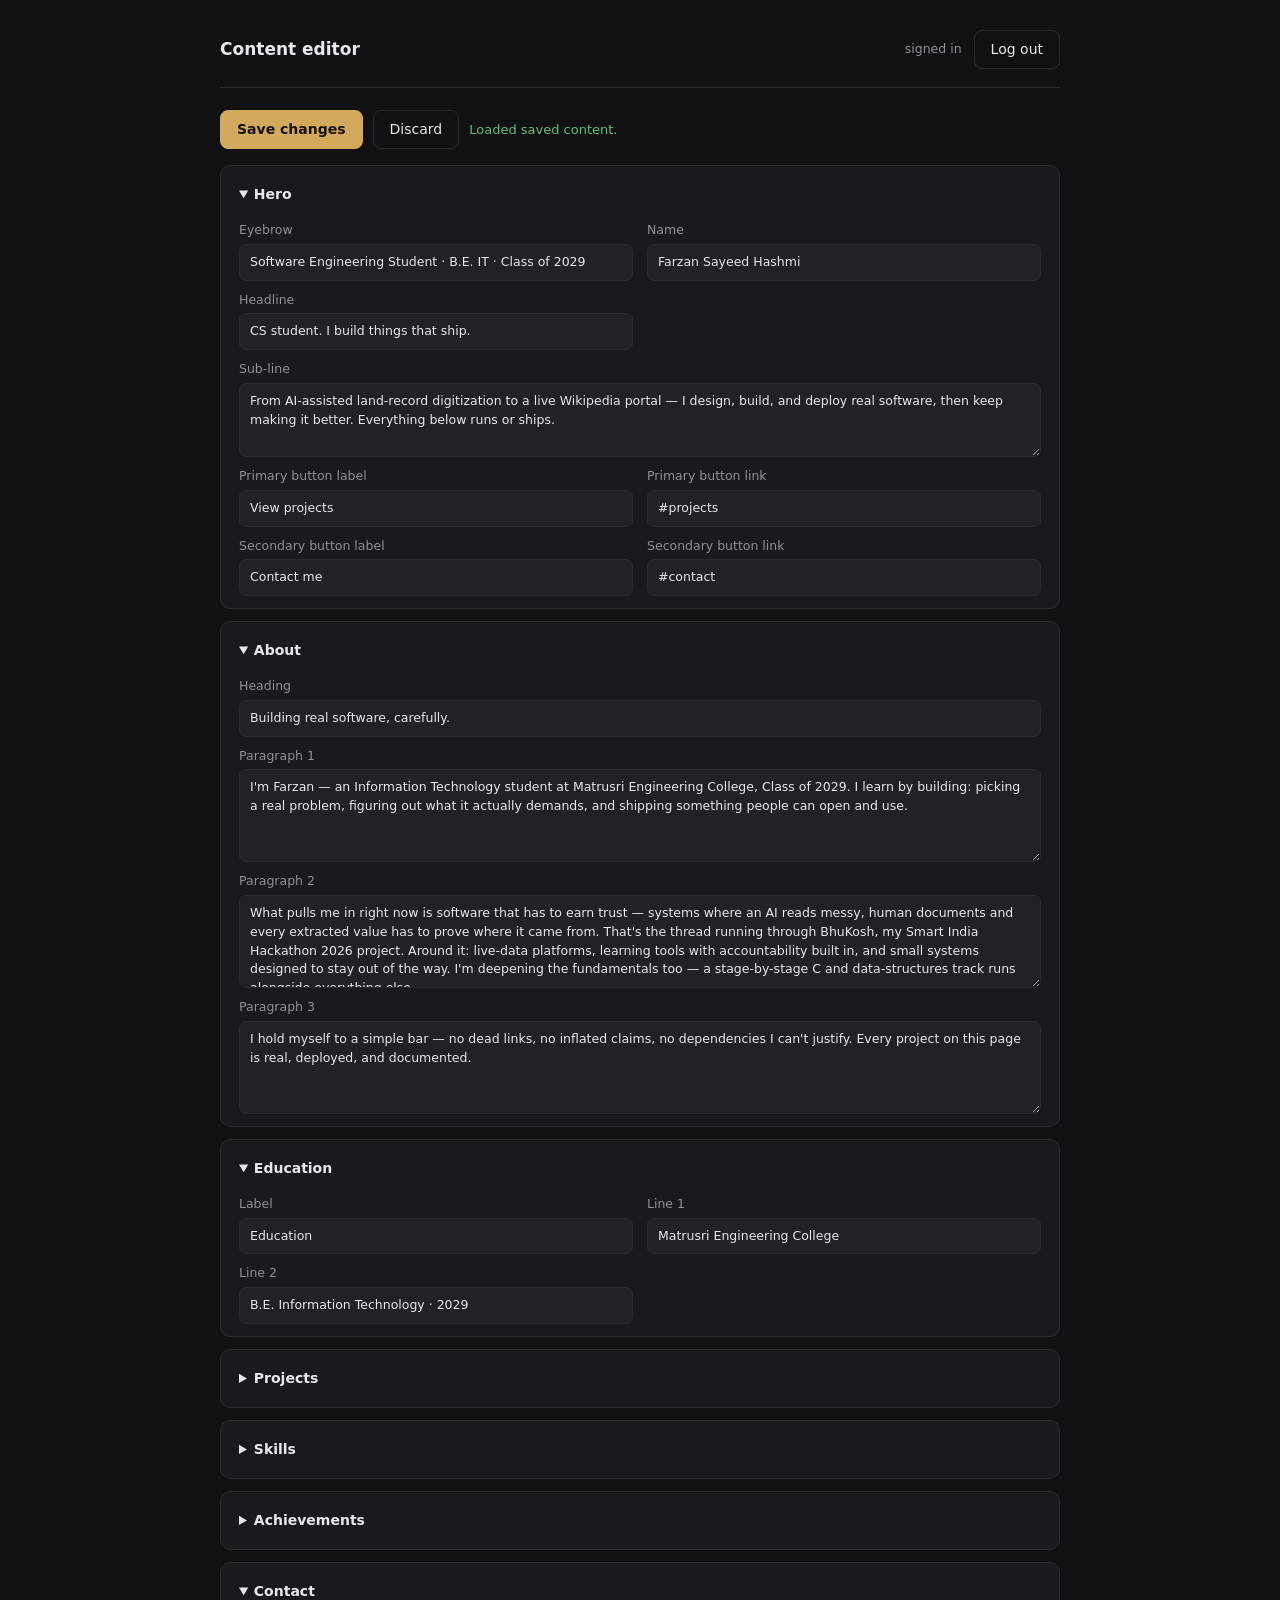
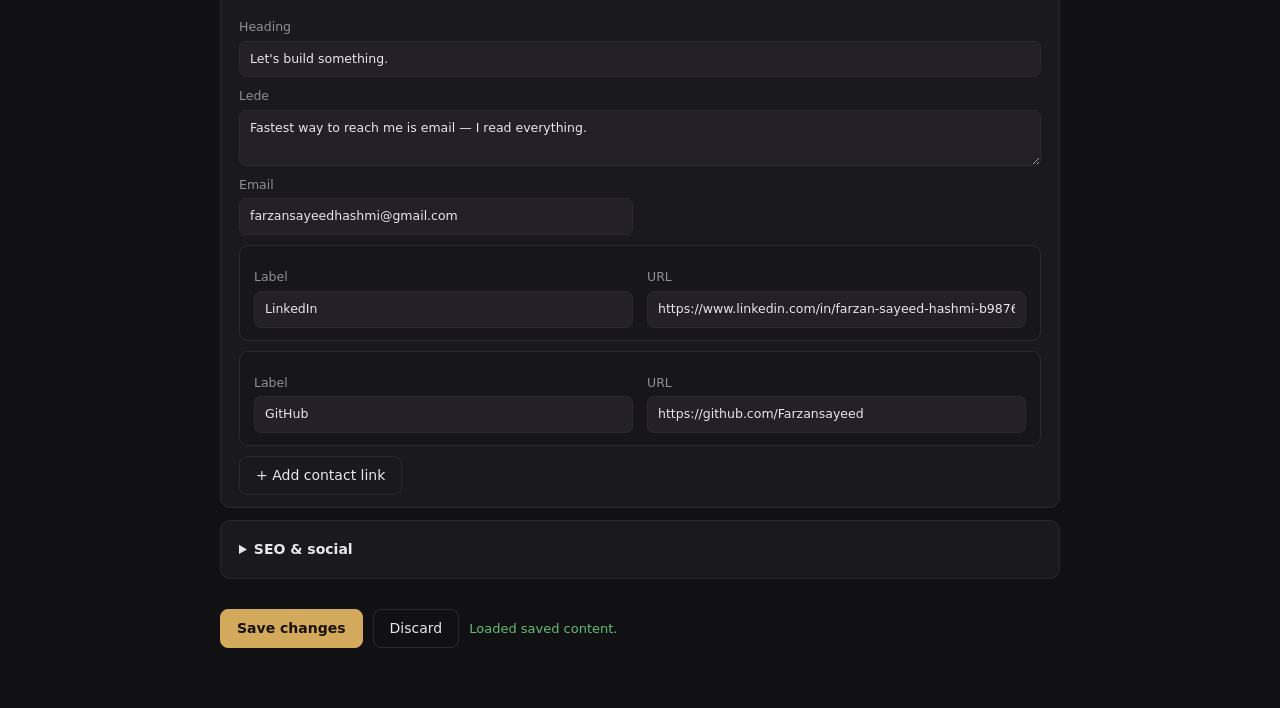
==== portfolio/admin/index.html @ 5b560222 "Initial portfolio release" ====
<!doctype html>
<html lang="en">
<head>
  <meta charset="utf-8">
  <meta name="viewport" content="width=device-width, initial-scale=1">
  <title>Content editor</title>
  <meta name="robots" content="noindex, nofollow">
  <link rel="icon" type="image/svg+xml" href="../favicon.svg">
  <link rel="stylesheet" href="admin.css">
</head>
<body>
  <main class="wrap">
    <header class="bar">
      <h1>Content editor</h1>
      <div class="bar-actions">
        <span id="who" class="who" hidden>signed in</span>
        <button id="logout" type="button" class="btn ghost" hidden>Log out</button>
      </div>
    </header>

    <!-- ============ LOGIN ============ -->
    <section id="login-view" class="panel narrow">
      <form id="login-form" autocomplete="off">
        <label for="password">Password</label>
        <input id="password" name="password" type="password" autocomplete="current-password" required>
        <button type="submit" class="btn solid wide">Sign in</button>
        <p id="login-msg" class="msg" role="alert"></p>
      </form>
    </section>

    <!-- ============ EDITOR ============ -->
    <section id="editor-view" hidden>
      <div class="toolbar">
        <button id="save" type="button" class="btn solid">Save changes</button>
        <button id="discard" type="button" class="btn ghost">Discard</button>
        <span id="status" class="status" role="status"></span>
      </div>

      <details open>
        <summary>Hero</summary>
        <div class="grid">
          <label>Eyebrow <input data-path="hero.eyebrow" type="text" maxlength="120"></label>
          <label>Name <input data-path="hero.name" type="text" maxlength="80"></label>
          <label>Headline <input data-path="hero.headline" type="text" maxlength="120"></label>
          <label class="full">Sub-line <textarea data-path="hero.sub" rows="3" maxlength="1200"></textarea></label>
          <label>Primary button label <input data-path="hero.ctaPrimary.label" type="text" maxlength="40"></label>
          <label>Primary button link <input data-path="hero.ctaPrimary.href" type="text" maxlength="300"></label>
          <label>Secondary button label <input data-path="hero.ctaSecondary.label" type="text" maxlength="40"></label>
          <label>Secondary button link <input data-path="hero.ctaSecondary.href" type="text" maxlength="300"></label>
        </div>
      </details>

      <details open>
        <summary>About</summary>
        <div class="grid">
          <label class="full">Heading <input data-path="about.heading" type="text" maxlength="160"></label>
          <label class="full">Paragraph 1 <textarea data-path="about.p0" rows="4" maxlength="1200"></textarea></label>
          <label class="full">Paragraph 2 <textarea data-path="about.p1" rows="4" maxlength="1200"></textarea></label>
          <label class="full">Paragraph 3 <textarea data-path="about.p2" rows="4" maxlength="1200"></textarea></label>
        </div>
      </details>

      <details open>
        <summary>Education</summary>
        <div class="grid">
          <label>Label <input data-path="education.label" type="text" maxlength="60"></label>
          <label>Line 1 <input data-path="education.l0" type="text" maxlength="120"></label>
          <label>Line 2 <input data-path="education.l1" type="text" maxlength="120"></label>
        </div>
      </details>

      <details>
        <summary>Projects</summary>
        <div id="project-list"></div>
      </details>

      <details>
        <summary>Skills</summary>
        <div class="grid">
          <label class="full">Heading <input data-path="skills.heading" type="text" maxlength="160"></label>
          <label class="full">Note <input data-path="skills.note" type="text" maxlength="240"></label>
        </div>
        <div id="skillgroup-list"></div>
      </details>

      <details>
        <summary>Achievements</summary>
        <div id="achievement-list"></div>
      </details>

      <details open>
        <summary>Contact</summary>
        <div class="grid">
          <label class="full">Heading <input data-path="contact.heading" type="text" maxlength="160"></label>
          <label class="full">Lede <textarea data-path="contact.lede" rows="2" maxlength="600"></textarea></label>
          <label>Email <input data-path="contact.email" type="email" maxlength="120"></label>
        </div>
        <div id="contactlink-list"></div>
      </details>

      <details>
        <summary>SEO &amp; social</summary>
        <div class="grid">
          <label class="full">Page title <input data-path="seo.title" type="text" maxlength="120"></label>
          <label class="full">Meta description <textarea data-path="seo.description" rows="2" maxlength="300"></textarea></label>
          <label class="full">Social title <input data-path="seo.socialTitle" type="text" maxlength="120"></label>
          <label class="full">Social description <textarea data-path="seo.socialDescription" rows="2" maxlength="300"></textarea></label>
        </div>
        <p class="hint">Social title/description update the Open Graph and Twitter meta in visitors’ browsers immediately after save. Note: search-engine crawlers and social scrapers read the HTML that ships with the site, so their visible metadata changes only on the next deploy. Canonical/og:url domain is set in the page source, not here.</p>
      </details>

      <div class="toolbar bottom">
        <button id="save2" type="button" class="btn solid">Save changes</button>
        <button id="discard2" type="button" class="btn ghost">Discard</button>
        <span id="status2" class="status" role="status"></span>
      </div>
    </section>
  </main>

  <!-- templates for repeatable lists -->
  <template id="tpl-project">
    <div class="card" data-kind="project">
      <div class="card-head">
        <strong class="card-title"></strong>
        <label class="inline"><input type="checkbox" data-k="visible"> visible</label>
        <label class="inline"><input type="checkbox" data-k="flagship"> flagship</label>
      </div>
      <div class="grid">
        <label>Name <input data-k="name" type="text" maxlength="80"></label>
        <label>Badge <input data-k="badge" type="text" maxlength="60" placeholder="e.g. Private — empty for none"></label>
        <label>Index <input data-k="index" type="text" maxlength="4"></label>
        <label>Visual <select data-k="visual">
          <option value="evidence">evidence</option>
          <option value="wiki">wiki</option>
          <option value="streaks">streaks</option>
          <option value="recall">recall</option>
        </select></label>
        <label class="full">What it is <textarea data-k="whatItIs" rows="2" maxlength="1200"></textarea></label>
        <label class="full">Why it exists <textarea data-k="whyItExists" rows="2" maxlength="1200"></textarea></label>
        <label class="full">How it works <textarea data-k="howItWorks" rows="3" maxlength="1200"></textarea></label>
        <label class="full">Technologies (comma-separated) <input data-k="tech" type="text"></label>
        <label class="full">Links (one per line, format: Label | https://url) <textarea data-k="links" rows="2"></textarea></label>
        <label class="full">Demo note (optional) <input data-k="demoNote" type="text" maxlength="600"></label>
        <label class="full">Visual caption <input data-k="visualCaption" type="text" maxlength="120"></label>
      </div>
    </div>
  </template>

  <template id="tpl-skillgroup">
    <div class="card" data-kind="skillgroup">
      <div class="grid">
        <label>Group label <input data-k="label" type="text" maxlength="60"></label>
        <label class="full">Skills (comma-separated) <input data-k="items" type="text"></label>
      </div>
    </div>
  </template>

  <template id="tpl-achievement">
    <div class="card" data-kind="achievement">
      <div class="card-head">
        <strong class="card-title"></strong>
        <label class="inline"><input type="checkbox" data-k="visible"> visible</label>
      </div>
      <div class="grid">
        <label>Year <input data-k="year" type="text" maxlength="10"></label>
        <label>Title <input data-k="title" type="text" maxlength="120"></label>
        <label class="full">Description <textarea data-k="description" rows="2" maxlength="1200"></textarea></label>
        <label>Link label <input data-k="linkLabel" type="text" maxlength="40"></label>
        <label>Link URL <input data-k="linkUrl" type="text" maxlength="300"></label>
      </div>
    </div>
  </template>

  <template id="tpl-contactlink">
    <div class="card" data-kind="contactlink">
      <div class="grid">
        <label>Label <input data-k="label" type="text" maxlength="40"></label>
        <label>URL <input data-k="url" type="text" maxlength="300"></label>
      </div>
    </div>
  </template>

  <script src="admin.js"></script>
</body>
</html>
---- portfolio/admin/admin.css ----
/* Editor styles — utilitarian on purpose. Same dark palette, zero flourish. */
:root {
  --bg: #111013;
  --panel: #1a191d;
  --line: #2c2a30;
  --text: #e9e7ee;
  --mut: #918f99;
  --accent: #d3a95c;
  --ok: #5fbf77;
  --err: #e06a6a;
}

* { box-sizing: border-box; }

body {
  margin: 0;
  background: var(--bg);
  color: var(--text);
  font: 14px/1.5 system-ui, -apple-system, "Segoe UI", sans-serif;
}

.wrap { max-width: 880px; margin: 0 auto; padding: 20px; }

.bar {
  display: flex;
  justify-content: space-between;
  align-items: center;
  padding: 10px 0 18px;
  border-bottom: 1px solid var(--line);
  margin-bottom: 18px;
}

.bar h1 { font-size: 17px; font-weight: 600; margin: 0; }
.bar-actions { display: flex; align-items: center; gap: 12px; }
.who { color: var(--mut); font-size: 12.5px; }

.panel {
  background: var(--panel);
  border: 1px solid var(--line);
  border-radius: 10px;
  padding: 18px;
}
.panel.narrow { max-width: 380px; margin: 60px auto; }

details {
  background: var(--panel);
  border: 1px solid var(--line);
  border-radius: 10px;
  padding: 12px 18px;
  margin-bottom: 12px;
}

summary {
  cursor: pointer;
  font-weight: 600;
  padding: 6px 0;
  user-select: none;
}

.grid {
  display: grid;
  grid-template-columns: 1fr 1fr;
  gap: 10px 14px;
  margin-top: 10px;
}

.grid label,
.card .grid label {
  display: flex;
  flex-direction: column;
  gap: 4px;
  font-size: 12.5px;
  color: var(--mut);
}
.grid .full { grid-column: 1 / -1; }

input[type="text"], input[type="password"], input[type="email"], textarea, select {
  background: #232127;
  border: 1px solid var(--line);
  border-radius: 7px;
  color: var(--text);
  padding: 8px 10px;
  font: inherit;
  width: 100%;
}

input:focus-visible, textarea:focus-visible, select:focus-visible, button:focus-visible {
  outline: 2px solid var(--accent);
  outline-offset: 1px;
}

textarea { resize: vertical; }

.btn {
  border: 1px solid var(--line);
  border-radius: 8px;
  background: #232127;
  color: var(--text);
  padding: 8px 16px;
  font: inherit;
  cursor: pointer;
}
.btn.solid { background: var(--accent); border-color: var(--accent); color: #171205; font-weight: 600; }
.btn.ghost { background: transparent; }
.btn.wide { width: 100%; margin-top: 12px; }
.btn:hover { filter: brightness(1.1); }

.toolbar {
  display: flex;
  align-items: center;
  gap: 10px;
  padding: 4px 0 16px;
}
.toolbar.bottom { padding: 18px 0 40px; }

.status { font-size: 13px; }
.status.ok { color: var(--ok); }
.status.err { color: var(--err); }
.msg { font-size: 13px; min-height: 18px; color: var(--err); margin: 10px 0 0; }

.card {
  border: 1px solid var(--line);
  border-radius: 9px;
  padding: 12px 14px;
  margin: 10px 0;
  background: #17161a;
}
.card-head {
  display: flex;
  align-items: center;
  gap: 16px;
  margin-bottom: 4px;
}
.card-title { min-width: 120px; }
.inline { display: inline-flex; align-items: center; gap: 5px; font-size: 12.5px; color: var(--mut); }
.inline input { width: auto; }

.hint { color: var(--mut); font-size: 12.5px; margin-top: 10px; }

@media (max-width: 640px) {
  .grid { grid-template-columns: 1fr; }
  .toolbar { flex-wrap: wrap; }
}
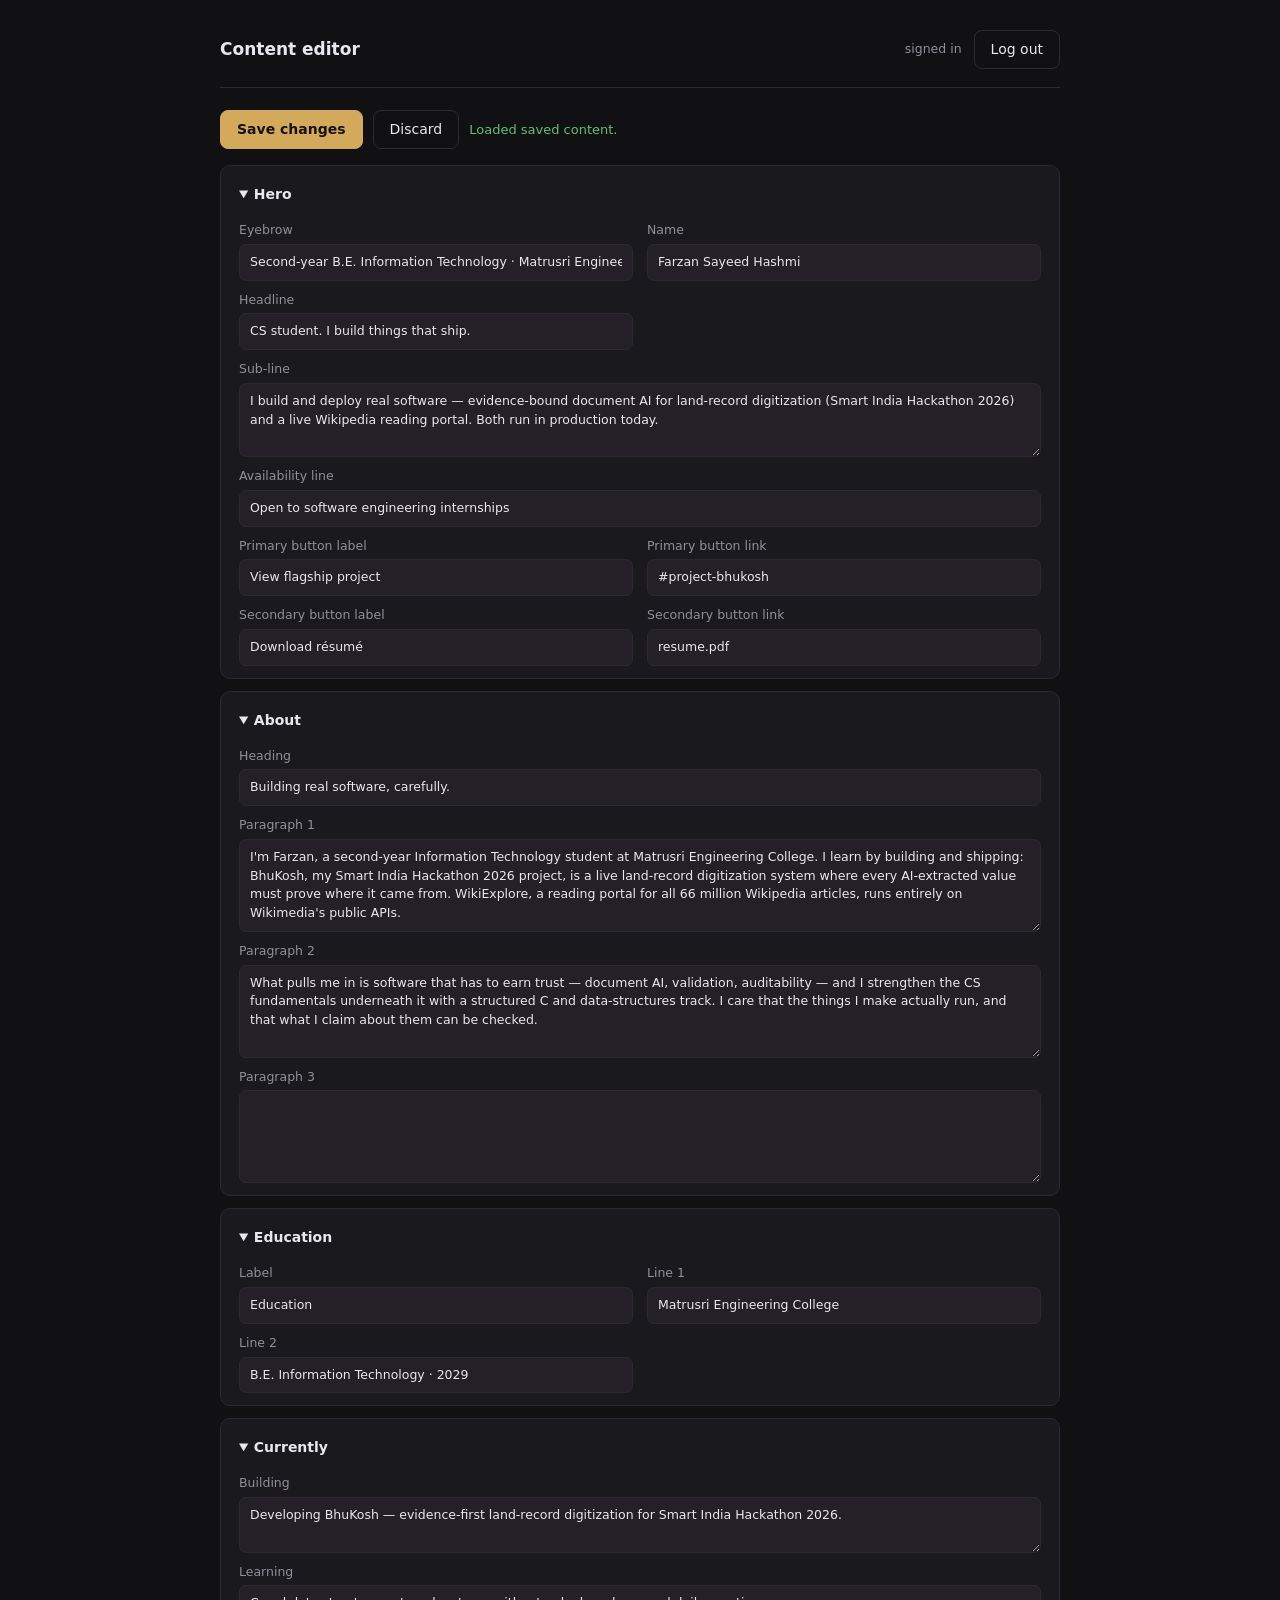
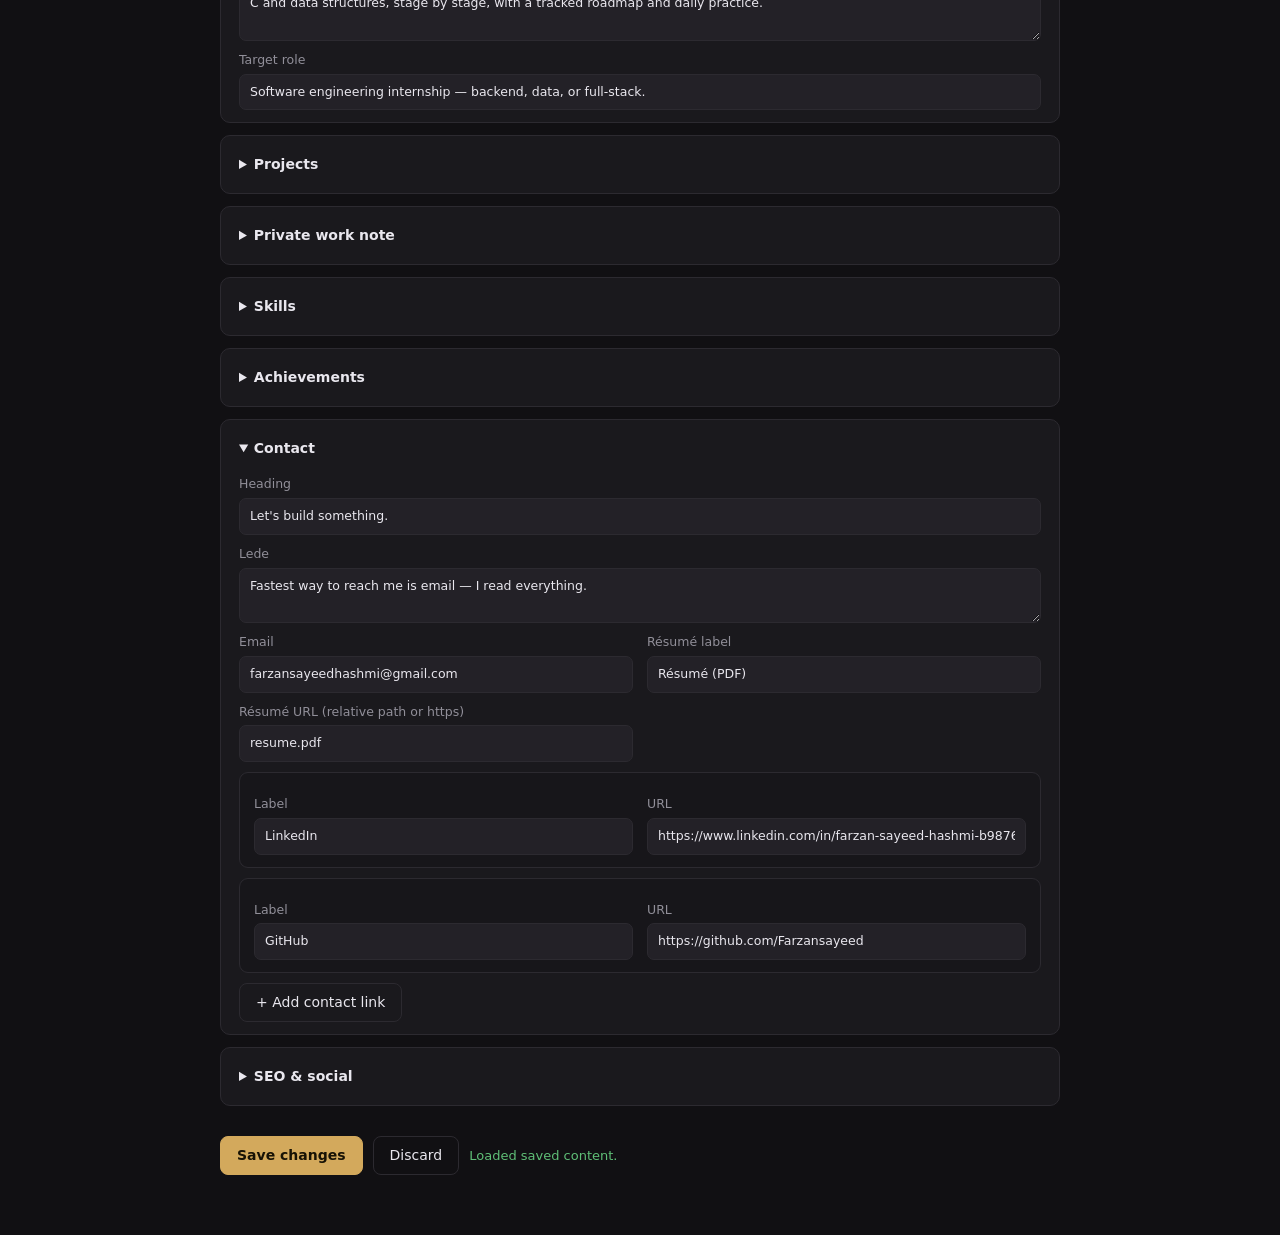
==== commit 5e18f302: "feat: upgrade portfolio to recruiter-focused v2" ====
--- a/portfolio/admin/index.html
+++ b/portfolio/admin/index.html
@@ -43,6 +43,7 @@
           <label>Name <input data-path="hero.name" type="text" maxlength="80"></label>
           <label>Headline <input data-path="hero.headline" type="text" maxlength="120"></label>
           <label class="full">Sub-line <textarea data-path="hero.sub" rows="3" maxlength="1200"></textarea></label>
+          <label class="full">Availability line <input data-path="hero.availability" type="text" maxlength="160" placeholder="e.g. Open to software engineering internships"></label>
           <label>Primary button label <input data-path="hero.ctaPrimary.label" type="text" maxlength="40"></label>
           <label>Primary button link <input data-path="hero.ctaPrimary.href" type="text" maxlength="300"></label>
           <label>Secondary button label <input data-path="hero.ctaSecondary.label" type="text" maxlength="40"></label>
@@ -69,9 +70,26 @@
         </div>
       </details>
 
+      <details open>
+        <summary>Currently</summary>
+        <div class="grid">
+          <label class="full">Building <textarea data-path="currently.building" rows="2" maxlength="300"></textarea></label>
+          <label class="full">Learning <textarea data-path="currently.learning" rows="2" maxlength="300"></textarea></label>
+          <label class="full">Target role <input data-path="currently.targetRole" type="text" maxlength="160"></label>
+        </div>
+      </details>
+
       <details>
         <summary>Projects</summary>
         <div id="project-list"></div>
+      </details>
+
+      <details>
+        <summary>Private work note</summary>
+        <div class="grid">
+          <label>Label <input data-path="privateWork.label" type="text" maxlength="60"></label>
+          <label class="full">Note <textarea data-path="privateWork.note" rows="3" maxlength="1200"></textarea></label>
+        </div>
       </details>
 
       <details>
@@ -94,6 +112,8 @@
           <label class="full">Heading <input data-path="contact.heading" type="text" maxlength="160"></label>
           <label class="full">Lede <textarea data-path="contact.lede" rows="2" maxlength="600"></textarea></label>
           <label>Email <input data-path="contact.email" type="email" maxlength="120"></label>
+          <label>Résumé label <input data-path="contact.resume.label" type="text" maxlength="60"></label>
+          <label>Résumé URL (relative path or https) <input data-path="contact.resume.url" type="text" maxlength="300"></label>
         </div>
         <div id="contactlink-list"></div>
       </details>
@@ -138,6 +158,17 @@
         <label class="full">What it is <textarea data-k="whatItIs" rows="2" maxlength="1200"></textarea></label>
         <label class="full">Why it exists <textarea data-k="whyItExists" rows="2" maxlength="1200"></textarea></label>
         <label class="full">How it works <textarea data-k="howItWorks" rows="3" maxlength="1200"></textarea></label>
+        <label>Role <input data-k="role" type="text" maxlength="80"></label>
+        <label>Team size <input data-k="team" type="text" maxlength="80"></label>
+        <label>Timeline <input data-k="timeline" type="text" maxlength="80"></label>
+        <label class="full">Problem <textarea data-k="problem" rows="3" maxlength="1200"></textarea></label>
+        <label class="full">My contribution <textarea data-k="contribution" rows="3" maxlength="1200"></textarea></label>
+        <label class="full">System design <textarea data-k="design" rows="3" maxlength="1200"></textarea></label>
+        <label class="full">Key trade-off <textarea data-k="tradeoff" rows="2" maxlength="1200"></textarea></label>
+        <label class="full">Outcome <textarea data-k="outcome" rows="2" maxlength="1200"></textarea></label>
+        <label>Screenshot path <input data-k="screenshot.src" type="text" maxlength="200" placeholder="shots/bhukosh.png"></label>
+        <label>Screenshot alt text <input data-k="screenshot.alt" type="text" maxlength="300"></label>
+        <label class="full">Screenshot caption <input data-k="screenshot.caption" type="text" maxlength="200"></label>
         <label class="full">Technologies (comma-separated) <input data-k="tech" type="text"></label>
         <label class="full">Links (one per line, format: Label | https://url) <textarea data-k="links" rows="2"></textarea></label>
         <label class="full">Demo note (optional) <input data-k="demoNote" type="text" maxlength="600"></label>
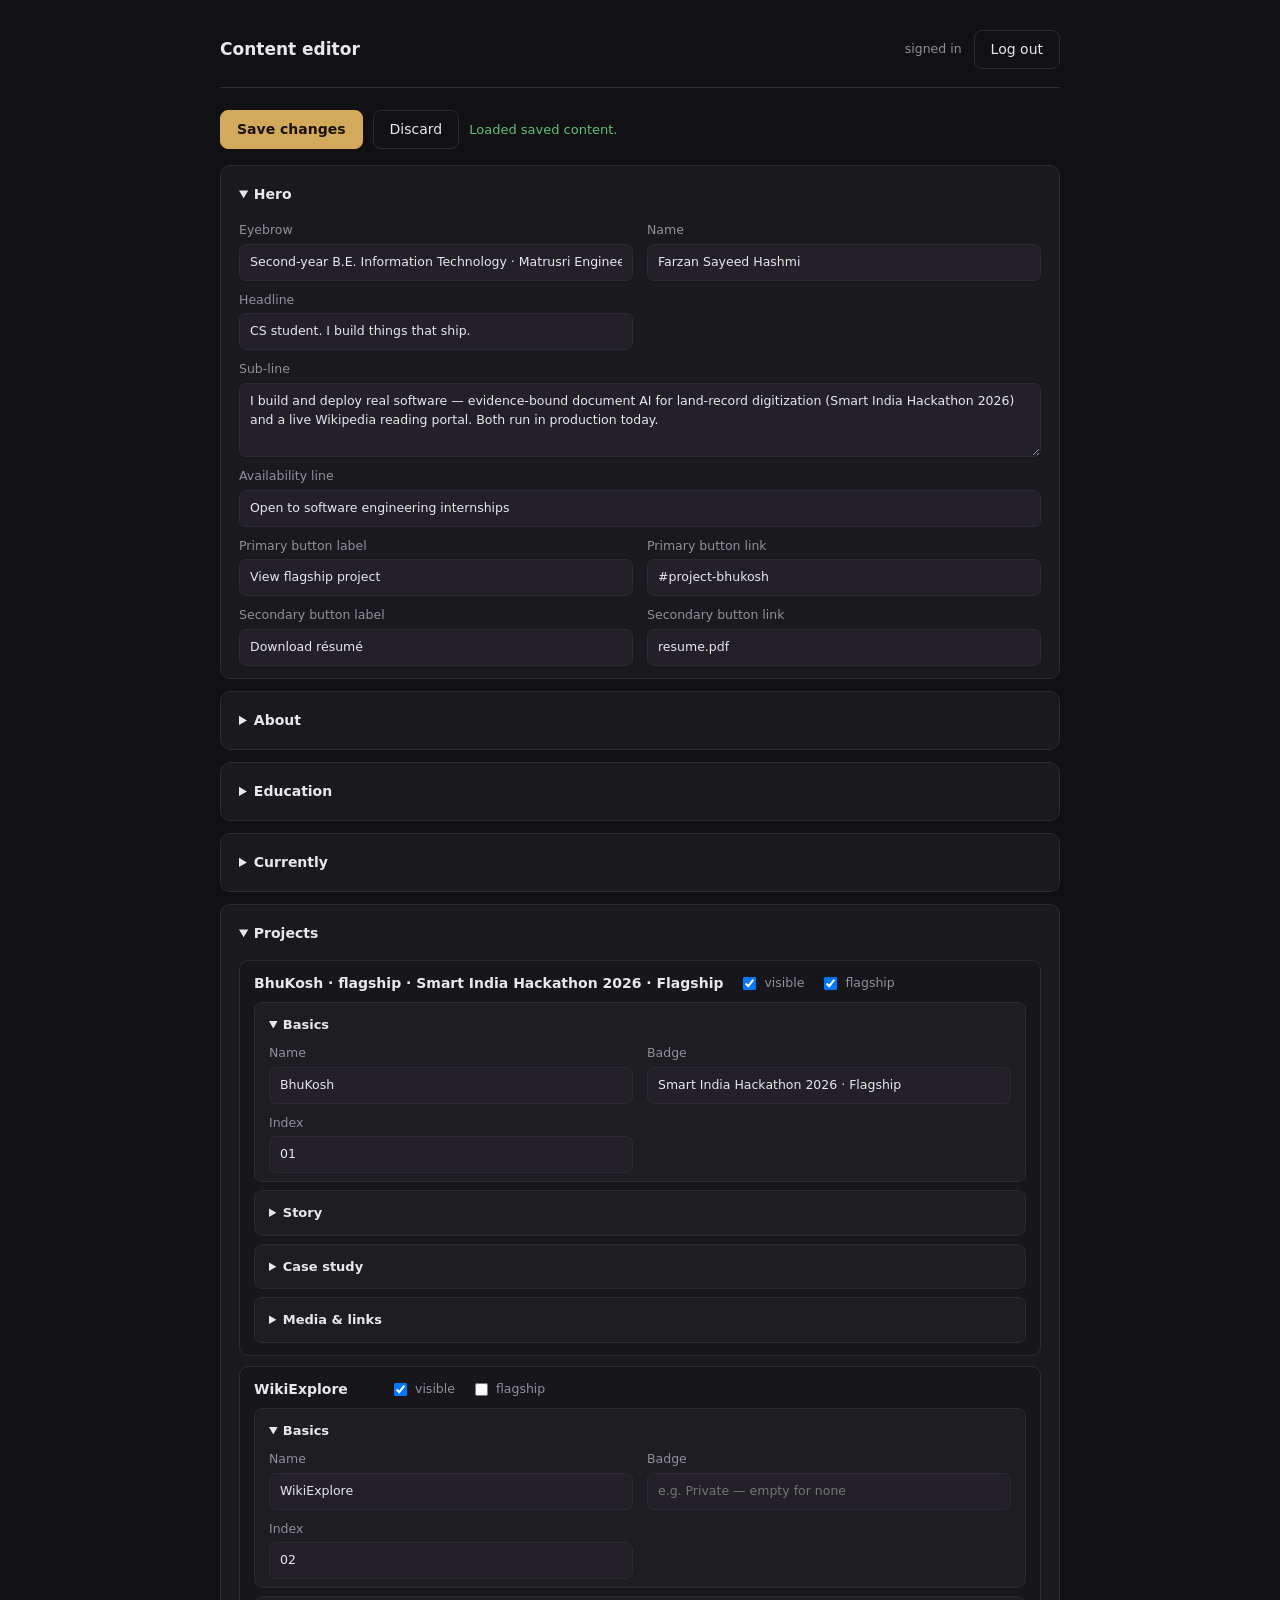
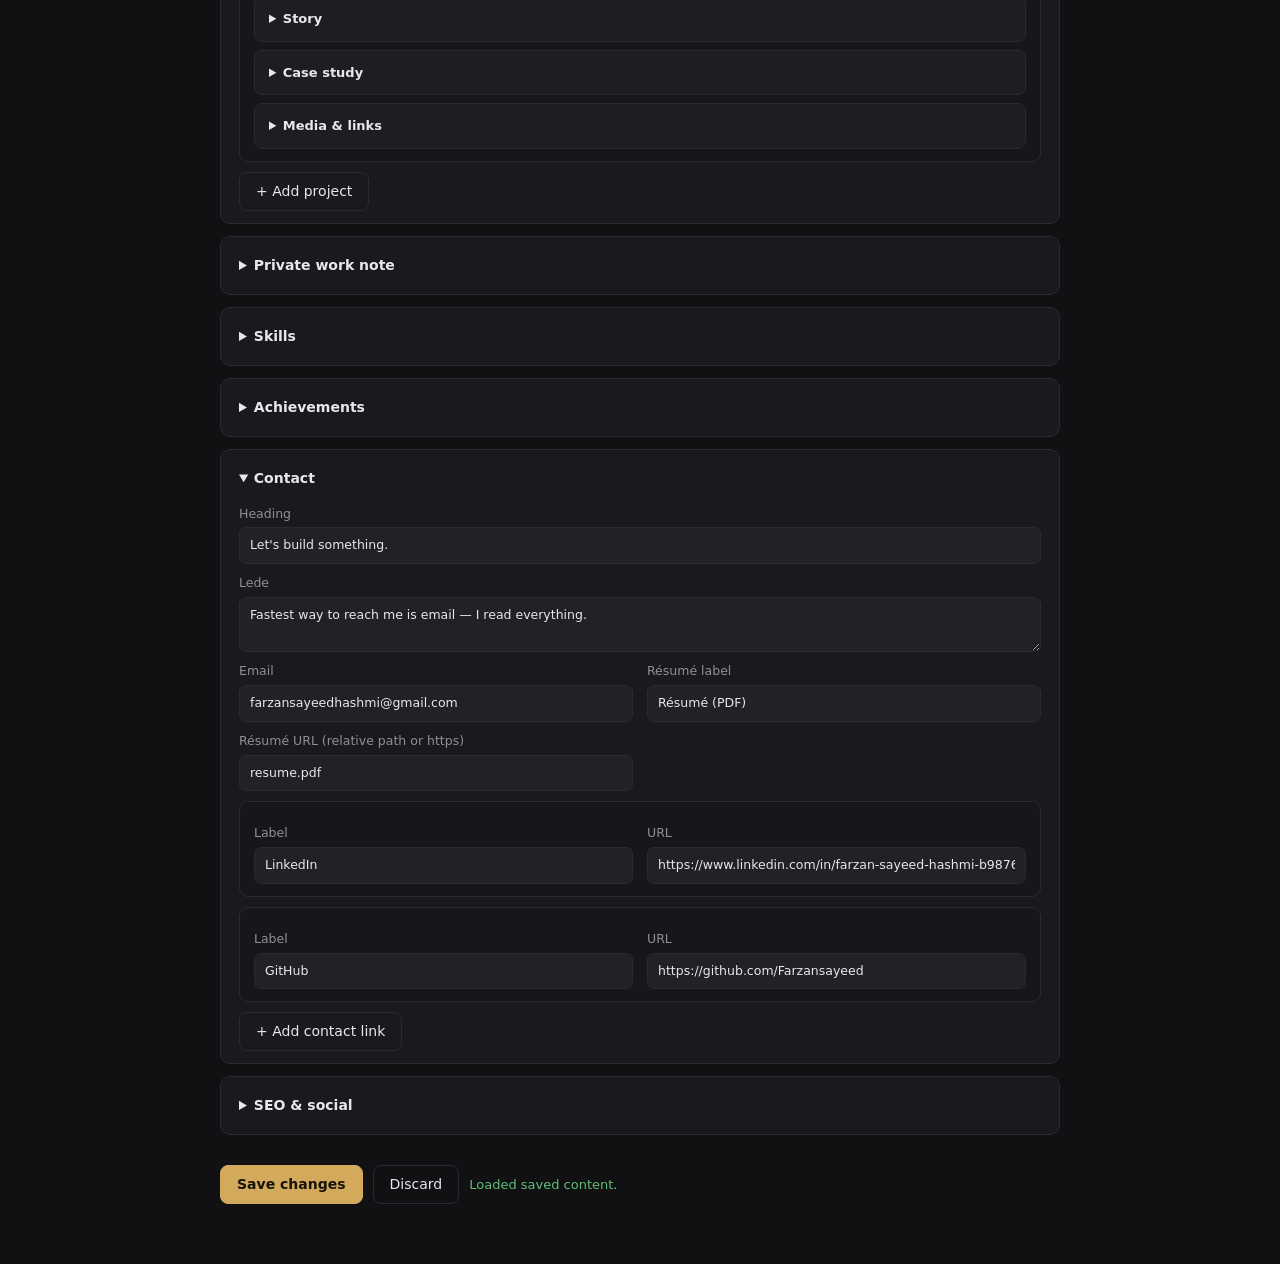
==== commit 30d0f789: "refactor: simplify admin editor with progressive disclosure Project cards now use nested sub-accordi" ====
--- a/portfolio/admin/index.html
+++ b/portfolio/admin/index.html
@@ -51,7 +51,7 @@
         </div>
       </details>
 
-      <details open>
+      <details>
         <summary>About</summary>
         <div class="grid">
           <label class="full">Heading <input data-path="about.heading" type="text" maxlength="160"></label>
@@ -61,7 +61,7 @@
         </div>
       </details>
 
-      <details open>
+      <details>
         <summary>Education</summary>
         <div class="grid">
           <label>Label <input data-path="education.label" type="text" maxlength="60"></label>
@@ -70,7 +70,7 @@
         </div>
       </details>
 
-      <details open>
+      <details>
         <summary>Currently</summary>
         <div class="grid">
           <label class="full">Building <textarea data-path="currently.building" rows="2" maxlength="300"></textarea></label>
@@ -79,7 +79,7 @@
         </div>
       </details>
 
-      <details>
+      <details open>
         <summary>Projects</summary>
         <div id="project-list"></div>
       </details>
@@ -145,35 +145,46 @@
         <label class="inline"><input type="checkbox" data-k="visible"> visible</label>
         <label class="inline"><input type="checkbox" data-k="flagship"> flagship</label>
       </div>
-      <div class="grid">
-        <label>Name <input data-k="name" type="text" maxlength="80"></label>
-        <label>Badge <input data-k="badge" type="text" maxlength="60" placeholder="e.g. Private — empty for none"></label>
-        <label>Index <input data-k="index" type="text" maxlength="4"></label>
-        <label>Visual <select data-k="visual">
-          <option value="evidence">evidence</option>
-          <option value="wiki">wiki</option>
-          <option value="streaks">streaks</option>
-          <option value="recall">recall</option>
-        </select></label>
-        <label class="full">What it is <textarea data-k="whatItIs" rows="2" maxlength="1200"></textarea></label>
-        <label class="full">Why it exists <textarea data-k="whyItExists" rows="2" maxlength="1200"></textarea></label>
-        <label class="full">How it works <textarea data-k="howItWorks" rows="3" maxlength="1200"></textarea></label>
-        <label>Role <input data-k="role" type="text" maxlength="80"></label>
-        <label>Team size <input data-k="team" type="text" maxlength="80"></label>
-        <label>Timeline <input data-k="timeline" type="text" maxlength="80"></label>
-        <label class="full">Problem <textarea data-k="problem" rows="3" maxlength="1200"></textarea></label>
-        <label class="full">My contribution <textarea data-k="contribution" rows="3" maxlength="1200"></textarea></label>
-        <label class="full">System design <textarea data-k="design" rows="3" maxlength="1200"></textarea></label>
-        <label class="full">Key trade-off <textarea data-k="tradeoff" rows="2" maxlength="1200"></textarea></label>
-        <label class="full">Outcome <textarea data-k="outcome" rows="2" maxlength="1200"></textarea></label>
-        <label>Screenshot path <input data-k="screenshot.src" type="text" maxlength="200" placeholder="shots/bhukosh.png"></label>
-        <label>Screenshot alt text <input data-k="screenshot.alt" type="text" maxlength="300"></label>
-        <label class="full">Screenshot caption <input data-k="screenshot.caption" type="text" maxlength="200"></label>
-        <label class="full">Technologies (comma-separated) <input data-k="tech" type="text"></label>
-        <label class="full">Links (one per line, format: Label | https://url) <textarea data-k="links" rows="2"></textarea></label>
-        <label class="full">Demo note (optional) <input data-k="demoNote" type="text" maxlength="600"></label>
-        <label class="full">Visual caption <input data-k="visualCaption" type="text" maxlength="120"></label>
-      </div>
+      <details class="sub" open>
+        <summary>Basics</summary>
+        <div class="grid">
+          <label>Name <input data-k="name" type="text" maxlength="80"></label>
+          <label>Badge <input data-k="badge" type="text" maxlength="60" placeholder="e.g. Private — empty for none"></label>
+          <label>Index <input data-k="index" type="text" maxlength="4"></label>
+        </div>
+      </details>
+      <details class="sub">
+        <summary>Story</summary>
+        <div class="grid">
+          <label class="full">What it is <textarea data-k="whatItIs" rows="2" maxlength="1200"></textarea></label>
+          <label class="full">Why it exists <textarea data-k="whyItExists" rows="2" maxlength="1200"></textarea></label>
+          <label class="full">How it works <textarea data-k="howItWorks" rows="3" maxlength="1200"></textarea></label>
+        </div>
+      </details>
+      <details class="sub">
+        <summary>Case study</summary>
+        <div class="grid">
+          <label>Role <input data-k="role" type="text" maxlength="80"></label>
+          <label>Team size <input data-k="team" type="text" maxlength="80"></label>
+          <label>Timeline <input data-k="timeline" type="text" maxlength="80"></label>
+          <label class="full">Problem <textarea data-k="problem" rows="3" maxlength="1200"></textarea></label>
+          <label class="full">My contribution <textarea data-k="contribution" rows="3" maxlength="1200"></textarea></label>
+          <label class="full">System design <textarea data-k="design" rows="3" maxlength="1200"></textarea></label>
+          <label class="full">Key trade-off <textarea data-k="tradeoff" rows="2" maxlength="1200"></textarea></label>
+          <label class="full">Outcome <textarea data-k="outcome" rows="2" maxlength="1200"></textarea></label>
+        </div>
+      </details>
+      <details class="sub">
+        <summary>Media &amp; links</summary>
+        <div class="grid">
+          <label>Screenshot path <input data-k="screenshot.src" type="text" maxlength="200" placeholder="shots/bhukosh.png"></label>
+          <label>Screenshot alt text <input data-k="screenshot.alt" type="text" maxlength="300"></label>
+          <label class="full">Screenshot caption <input data-k="screenshot.caption" type="text" maxlength="200"></label>
+          <label class="full">Technologies (comma-separated) <input data-k="tech" type="text"></label>
+          <label class="full">Links (one per line, format: Label | https://url) <textarea data-k="links" rows="2"></textarea></label>
+          <label class="full">Demo note (optional) <input data-k="demoNote" type="text" maxlength="600"></label>
+        </div>
+      </details>
     </div>
   </template>
 
--- a/portfolio/admin/admin.css
+++ b/portfolio/admin/admin.css
@@ -137,6 +137,21 @@
 
 .hint { color: var(--mut); font-size: 12.5px; margin-top: 10px; }
 
+/* nested sub-accordions inside repeatable cards (e.g. project sections) */
+.sub {
+  background: #1e1d22;
+  border: 1px solid var(--line);
+  border-radius: 8px;
+  padding: 8px 14px;
+  margin: 8px 0 0;
+}
+.sub > summary {
+  font-size: 13px;
+  padding: 4px 0;
+  color: var(--text);
+}
+.sub .grid { margin-top: 6px; }
+
 @media (max-width: 640px) {
   .grid { grid-template-columns: 1fr; }
   .toolbar { flex-wrap: wrap; }
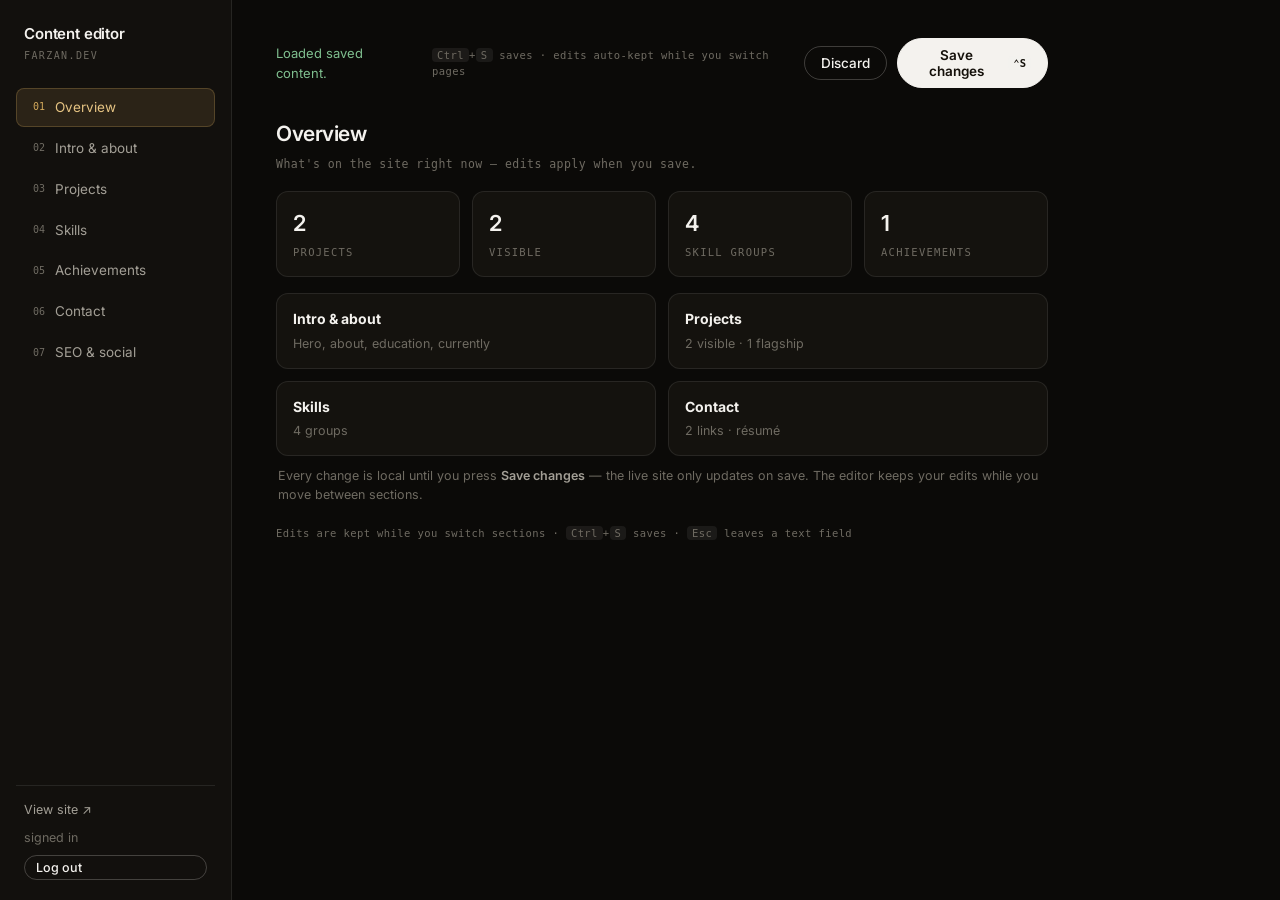
==== commit bc25bca1: "feat: redesign admin editor — sectioned pages, card management, safer saves The single long form bec" ====
--- a/portfolio/admin/index.html
+++ b/portfolio/admin/index.html
@@ -6,193 +6,290 @@
   <title>Content editor</title>
   <meta name="robots" content="noindex, nofollow">
   <link rel="icon" type="image/svg+xml" href="../favicon.svg">
+  <link rel="preconnect" href="https://fonts.googleapis.com">
+  <link rel="preconnect" href="https://fonts.gstatic.com" crossorigin>
+  <link rel="stylesheet" href="https://fonts.googleapis.com/css2?family=Inter:wght@400;500;600&display=swap">
   <link rel="stylesheet" href="admin.css">
 </head>
 <body>
-  <main class="wrap">
-    <header class="bar">
+
+  <!-- ============ LOGIN ============ -->
+  <section id="login-view" class="login-wrap" hidden>
+    <form id="login-form" class="login-card" autocomplete="off">
       <h1>Content editor</h1>
-      <div class="bar-actions">
-        <span id="who" class="who" hidden>signed in</span>
-        <button id="logout" type="button" class="btn ghost" hidden>Log out</button>
-      </div>
-    </header>
-
-    <!-- ============ LOGIN ============ -->
-    <section id="login-view" class="panel narrow">
-      <form id="login-form" autocomplete="off">
-        <label for="password">Password</label>
+      <p class="sub">Private · farzan.dev</p>
+      <label for="password">Password
         <input id="password" name="password" type="password" autocomplete="current-password" required>
-        <button type="submit" class="btn solid wide">Sign in</button>
-        <p id="login-msg" class="msg" role="alert"></p>
-      </form>
-    </section>
-
-    <!-- ============ EDITOR ============ -->
-    <section id="editor-view" hidden>
-      <div class="toolbar">
-        <button id="save" type="button" class="btn solid">Save changes</button>
-        <button id="discard" type="button" class="btn ghost">Discard</button>
+      </label>
+      <button type="submit" class="btn solid">Sign in</button>
+      <p id="login-msg" class="msg" role="alert"></p>
+    </form>
+  </section>
+
+  <!-- ============ EDITOR SHELL ============ -->
+  <div id="editor-view" class="shell" hidden>
+    <aside class="side">
+      <p class="brand">Content editor<small>farzan.dev</small></p>
+      <nav class="nav" id="nav">
+        <a href="#/overview" data-page="overview"><span class="n">01</span> Overview</a>
+        <a href="#/intro" data-page="intro"><span class="n">02</span> Intro &amp; about</a>
+        <a href="#/projects" data-page="projects"><span class="n">03</span> Projects</a>
+        <a href="#/skills" data-page="skills"><span class="n">04</span> Skills</a>
+        <a href="#/achievements" data-page="achievements"><span class="n">05</span> Achievements</a>
+        <a href="#/contact" data-page="contact"><span class="n">06</span> Contact</a>
+        <a href="#/seo" data-page="seo"><span class="n">07</span> SEO &amp; social</a>
+      </nav>
+      <div class="side-foot">
+        <a href="/" target="_blank" rel="noopener">View site ↗</a>
+        <span id="who">signed in</span>
+        <button id="logout" type="button" class="btn small ghost">Log out</button>
+      </div>
+    </aside>
+
+    <main class="main">
+      <div class="actionbar">
         <span id="status" class="status" role="status"></span>
-      </div>
-
-      <details open>
-        <summary>Hero</summary>
-        <div class="grid">
-          <label>Eyebrow <input data-path="hero.eyebrow" type="text" maxlength="120"></label>
-          <label>Name <input data-path="hero.name" type="text" maxlength="80"></label>
-          <label>Headline <input data-path="hero.headline" type="text" maxlength="120"></label>
-          <label class="full">Sub-line <textarea data-path="hero.sub" rows="3" maxlength="1200"></textarea></label>
-          <label class="full">Availability line <input data-path="hero.availability" type="text" maxlength="160" placeholder="e.g. Open to software engineering internships"></label>
-          <label>Primary button label <input data-path="hero.ctaPrimary.label" type="text" maxlength="40"></label>
-          <label>Primary button link <input data-path="hero.ctaPrimary.href" type="text" maxlength="300"></label>
-          <label>Secondary button label <input data-path="hero.ctaSecondary.label" type="text" maxlength="40"></label>
-          <label>Secondary button link <input data-path="hero.ctaSecondary.href" type="text" maxlength="300"></label>
-        </div>
-      </details>
-
-      <details>
-        <summary>About</summary>
-        <div class="grid">
-          <label class="full">Heading <input data-path="about.heading" type="text" maxlength="160"></label>
-          <label class="full">Paragraph 1 <textarea data-path="about.p0" rows="4" maxlength="1200"></textarea></label>
-          <label class="full">Paragraph 2 <textarea data-path="about.p1" rows="4" maxlength="1200"></textarea></label>
-          <label class="full">Paragraph 3 <textarea data-path="about.p2" rows="4" maxlength="1200"></textarea></label>
-        </div>
-      </details>
-
-      <details>
-        <summary>Education</summary>
-        <div class="grid">
-          <label>Label <input data-path="education.label" type="text" maxlength="60"></label>
-          <label>Line 1 <input data-path="education.l0" type="text" maxlength="120"></label>
-          <label>Line 2 <input data-path="education.l1" type="text" maxlength="120"></label>
-        </div>
-      </details>
-
-      <details>
-        <summary>Currently</summary>
-        <div class="grid">
-          <label class="full">Building <textarea data-path="currently.building" rows="2" maxlength="300"></textarea></label>
-          <label class="full">Learning <textarea data-path="currently.learning" rows="2" maxlength="300"></textarea></label>
-          <label class="full">Target role <input data-path="currently.targetRole" type="text" maxlength="160"></label>
-        </div>
-      </details>
-
-      <details open>
-        <summary>Projects</summary>
-        <div id="project-list"></div>
-      </details>
-
-      <details>
-        <summary>Private work note</summary>
-        <div class="grid">
-          <label>Label <input data-path="privateWork.label" type="text" maxlength="60"></label>
-          <label class="full">Note <textarea data-path="privateWork.note" rows="3" maxlength="1200"></textarea></label>
-        </div>
-      </details>
-
-      <details>
-        <summary>Skills</summary>
-        <div class="grid">
-          <label class="full">Heading <input data-path="skills.heading" type="text" maxlength="160"></label>
-          <label class="full">Note <input data-path="skills.note" type="text" maxlength="240"></label>
-        </div>
-        <div id="skillgroup-list"></div>
-      </details>
-
-      <details>
-        <summary>Achievements</summary>
-        <div id="achievement-list"></div>
-      </details>
-
-      <details open>
-        <summary>Contact</summary>
-        <div class="grid">
-          <label class="full">Heading <input data-path="contact.heading" type="text" maxlength="160"></label>
-          <label class="full">Lede <textarea data-path="contact.lede" rows="2" maxlength="600"></textarea></label>
-          <label>Email <input data-path="contact.email" type="email" maxlength="120"></label>
-          <label>Résumé label <input data-path="contact.resume.label" type="text" maxlength="60"></label>
-          <label>Résumé URL (relative path or https) <input data-path="contact.resume.url" type="text" maxlength="300"></label>
-        </div>
-        <div id="contactlink-list"></div>
-      </details>
-
-      <details>
-        <summary>SEO &amp; social</summary>
-        <div class="grid">
-          <label class="full">Page title <input data-path="seo.title" type="text" maxlength="120"></label>
-          <label class="full">Meta description <textarea data-path="seo.description" rows="2" maxlength="300"></textarea></label>
-          <label class="full">Social title <input data-path="seo.socialTitle" type="text" maxlength="120"></label>
-          <label class="full">Social description <textarea data-path="seo.socialDescription" rows="2" maxlength="300"></textarea></label>
-        </div>
-        <p class="hint">Social title/description update the Open Graph and Twitter meta in visitors’ browsers immediately after save. Note: search-engine crawlers and social scrapers read the HTML that ships with the site, so their visible metadata changes only on the next deploy. Canonical/og:url domain is set in the page source, not here.</p>
-      </details>
-
-      <div class="toolbar bottom">
-        <button id="save2" type="button" class="btn solid">Save changes</button>
-        <button id="discard2" type="button" class="btn ghost">Discard</button>
-        <span id="status2" class="status" role="status"></span>
-      </div>
-    </section>
-  </main>
+        <span class="spacer"></span>
+        <span class="kbd-note hidden-sm"><kbd>Ctrl</kbd>+<kbd>S</kbd> saves · edits auto-kept while you switch pages</span>
+        <button id="discard" type="button" class="btn">Discard</button>
+        <button id="save" type="button" class="btn solid kbd-hint">Save changes <kbd>⌃S</kbd></button>
+      </div>
+
+      <!-- ========== OVERVIEW ========== -->
+      <section class="page" id="page-overview" hidden>
+        <div class="page-head">
+          <h2>Overview</h2>
+          <p class="lede">What's on the site right now — edits apply when you save.</p>
+        </div>
+        <div class="stat-grid" id="stats"></div>
+        <div class="quick-grid" id="quick"></div>
+        <p class="hint">Every change is local until you press <b>Save changes</b> — the live site only updates on save. The editor keeps your edits while you move between sections.</p>
+      </section>
+
+      <!-- ========== INTRO & ABOUT ========== -->
+      <section class="page" id="page-intro" hidden>
+        <div class="page-head">
+          <h2>Intro &amp; about</h2>
+          <p class="lede">Hero, about paragraphs, education, and the "currently" strip.</p>
+        </div>
+
+        <div class="panel">
+          <h3>Hero</h3>
+          <div class="grid">
+            <label>Eyebrow <input data-path="hero.eyebrow" type="text" maxlength="120"></label>
+            <label>Name <input data-path="hero.name" type="text" maxlength="80"></label>
+            <label class="full">Headline <input data-path="hero.headline" type="text" maxlength="120"></label>
+            <label class="full">Sub-line <textarea data-path="hero.sub" rows="3" maxlength="1200"></textarea></label>
+            <label class="full">Availability line <input data-path="hero.availability" type="text" maxlength="160" placeholder="e.g. Open to software engineering internships"></label>
+            <label>Primary button label <input data-path="hero.ctaPrimary.label" type="text" maxlength="40"></label>
+            <label>Primary button link <input data-path="hero.ctaPrimary.href" type="text" maxlength="300"></label>
+            <label>Secondary button label <input data-path="hero.ctaSecondary.label" type="text" maxlength="40"></label>
+            <label>Secondary button link <input data-path="hero.ctaSecondary.href" type="text" maxlength="300"></label>
+          </div>
+        </div>
+
+        <div class="panel">
+          <h3>About</h3>
+          <div class="grid">
+            <label class="full">Heading <input data-path="about.heading" type="text" maxlength="160"></label>
+            <label class="full">Paragraph 1 <textarea data-path="about.p0" rows="4" maxlength="1200"></textarea></label>
+            <label class="full">Paragraph 2 <textarea data-path="about.p1" rows="4" maxlength="1200"></textarea></label>
+            <label class="full">Paragraph 3 <textarea data-path="about.p2" rows="4" maxlength="1200"></textarea></label>
+          </div>
+          <p class="hint">At most 6 paragraphs are stored; three are exposed here.</p>
+        </div>
+
+        <div class="panel">
+          <h3>Education</h3>
+          <div class="grid">
+            <label>Label <input data-path="education.label" type="text" maxlength="60"></label>
+            <label>Line 1 <input data-path="education.l0" type="text" maxlength="120"></label>
+            <label>Line 2 <input data-path="education.l1" type="text" maxlength="120"></label>
+          </div>
+        </div>
+
+        <div class="panel">
+          <h3>Currently</h3>
+          <div class="grid">
+            <label class="full">Building <textarea data-path="currently.building" rows="2" maxlength="300"></textarea></label>
+            <label class="full">Learning <textarea data-path="currently.learning" rows="2" maxlength="300"></textarea></label>
+            <label class="full">Target role <input data-path="currently.targetRole" type="text" maxlength="160"></label>
+          </div>
+        </div>
+
+        <div class="panel">
+          <h3>Private work note</h3>
+          <div class="grid">
+            <label>Label <input data-path="privateWork.label" type="text" maxlength="60"></label>
+            <label class="full">Note <textarea data-path="privateWork.note" rows="3" maxlength="1200"></textarea></label>
+          </div>
+        </div>
+      </section>
+
+      <!-- ========== PROJECTS ========== -->
+      <section class="page" id="page-projects" hidden>
+        <div class="page-head">
+          <h2>Projects</h2>
+          <p class="lede">Shown on the site in this order — drag the ⠿ handle or use the arrows to reorder.</p>
+        </div>
+        <div class="card-list" id="project-list"></div>
+        <div class="add-row"><button id="add-project" type="button" class="btn">+ Add project</button></div>
+        <p class="hint">At most 12 projects are stored. Hidden projects stay saved but disappear from the public site. Screenshot paths are site-relative (e.g. <b>shots/bhukosh.png</b>).</p>
+      </section>
+
+      <!-- ========== SKILLS ========== -->
+      <section class="page" id="page-skills" hidden>
+        <div class="page-head">
+          <h2>Skills</h2>
+          <p class="lede">Heading, note, and the skill groups rendered as rows.</p>
+        </div>
+        <div class="panel">
+          <h3>Heading &amp; note</h3>
+          <div class="grid">
+            <label class="full">Heading <input data-path="skills.heading" type="text" maxlength="160"></label>
+            <label class="full">Note <input data-path="skills.note" type="text" maxlength="240"></label>
+          </div>
+        </div>
+        <div class="card-list" id="skillgroup-list"></div>
+        <div class="add-row"><button id="add-skillgroup" type="button" class="btn">+ Add skill group</button></div>
+        <p class="hint">At most 8 groups × 16 skills.</p>
+      </section>
+
+      <!-- ========== ACHIEVEMENTS ========== -->
+      <section class="page" id="page-achievements" hidden>
+        <div class="page-head">
+          <h2>Achievements</h2>
+          <p class="lede">Shown in this order — drag to reorder. At most 12 are stored.</p>
+        </div>
+        <div class="card-list" id="achievement-list"></div>
+        <div class="add-row"><button id="add-achievement" type="button" class="btn">+ Add achievement</button></div>
+      </section>
+
+      <!-- ========== CONTACT ========== -->
+      <section class="page" id="page-contact" hidden>
+        <div class="page-head">
+          <h2>Contact</h2>
+          <p class="lede">Heading, email, résumé button, and the footer link row.</p>
+        </div>
+        <div class="panel">
+          <h3>Heading &amp; email</h3>
+          <div class="grid">
+            <label class="full">Heading <input data-path="contact.heading" type="text" maxlength="160"></label>
+            <label class="full">Lede <textarea data-path="contact.lede" rows="2" maxlength="600"></textarea></label>
+            <label>Email <input data-path="contact.email" type="email" maxlength="120"></label>
+            <label>Résumé label <input data-path="contact.resume.label" type="text" maxlength="60"></label>
+            <label class="full">Résumé URL (relative path or https) <input data-path="contact.resume.url" type="text" maxlength="300"></label>
+          </div>
+        </div>
+        <div class="panel">
+          <h3>Links</h3>
+          <div class="card-list" id="contactlink-list"></div>
+          <div class="add-row"><button id="add-contactlink" type="button" class="btn">+ Add link</button></div>
+          <p class="hint">Rendered as the row of small links near the footer. At most 6 are stored.</p>
+        </div>
+      </section>
+
+      <!-- ========== SEO ========== -->
+      <section class="page" id="page-seo" hidden>
+        <div class="page-head">
+          <h2>SEO &amp; social</h2>
+          <p class="lede">What browsers and social cards show.</p>
+        </div>
+        <div class="panel">
+          <div class="grid">
+            <label class="full">Page title <input data-path="seo.title" type="text" maxlength="120"></label>
+            <label class="full">Meta description <textarea data-path="seo.description" rows="2" maxlength="300"></textarea></label>
+            <label class="full">Social title <input data-path="seo.socialTitle" type="text" maxlength="120"></label>
+            <label class="full">Social description <textarea data-path="seo.socialDescription" rows="2" maxlength="300"></textarea></label>
+          </div>
+          <p class="hint">Social title/description update in visitors' browsers immediately after save. Search-engine crawlers and social scrapers read the HTML that ships with the site, so their visible metadata changes on the next deploy. Canonical/og:url domain is set in the page source, not here.</p>
+        </div>
+      </section>
+
+      <div class="add-row" style="margin-top: 20px;">
+        <span class="kbd-note">Edits are kept while you switch sections · <kbd>Ctrl</kbd>+<kbd>S</kbd> saves · <kbd>Esc</kbd> leaves a text field</span>
+      </div>
+    </main>
+  </div>
+
+  <div id="toast" class="toast" role="status" aria-live="polite"></div>
 
   <!-- templates for repeatable lists -->
   <template id="tpl-project">
     <div class="card" data-kind="project">
       <div class="card-head">
+        <button type="button" class="drag" title="Drag to reorder" aria-label="Drag to reorder">⠿</button>
         <strong class="card-title"></strong>
-        <label class="inline"><input type="checkbox" data-k="visible"> visible</label>
-        <label class="inline"><input type="checkbox" data-k="flagship"> flagship</label>
-      </div>
-      <details class="sub" open>
-        <summary>Basics</summary>
+        <div class="card-tools">
+          <label class="inline"><input type="checkbox" data-k="visible"> visible</label>
+          <label class="inline"><input type="checkbox" data-k="flagship"> flagship</label>
+          <button type="button" class="icon-btn up" title="Move up" aria-label="Move up">↑</button>
+          <button type="button" class="icon-btn down" title="Move down" aria-label="Move down">↓</button>
+          <button type="button" class="icon-btn del" title="Delete" aria-label="Delete">✕</button>
+        </div>
+      </div>
+      <div class="card-body">
         <div class="grid">
           <label>Name <input data-k="name" type="text" maxlength="80"></label>
           <label>Badge <input data-k="badge" type="text" maxlength="60" placeholder="e.g. Private — empty for none"></label>
           <label>Index <input data-k="index" type="text" maxlength="4"></label>
-        </div>
-      </details>
-      <details class="sub">
-        <summary>Story</summary>
-        <div class="grid">
-          <label class="full">What it is <textarea data-k="whatItIs" rows="2" maxlength="1200"></textarea></label>
-          <label class="full">Why it exists <textarea data-k="whyItExists" rows="2" maxlength="1200"></textarea></label>
-          <label class="full">How it works <textarea data-k="howItWorks" rows="3" maxlength="1200"></textarea></label>
-        </div>
-      </details>
-      <details class="sub">
-        <summary>Case study</summary>
-        <div class="grid">
-          <label>Role <input data-k="role" type="text" maxlength="80"></label>
-          <label>Team size <input data-k="team" type="text" maxlength="80"></label>
-          <label>Timeline <input data-k="timeline" type="text" maxlength="80"></label>
-          <label class="full">Problem <textarea data-k="problem" rows="3" maxlength="1200"></textarea></label>
-          <label class="full">My contribution <textarea data-k="contribution" rows="3" maxlength="1200"></textarea></label>
-          <label class="full">System design <textarea data-k="design" rows="3" maxlength="1200"></textarea></label>
-          <label class="full">Key trade-off <textarea data-k="tradeoff" rows="2" maxlength="1200"></textarea></label>
-          <label class="full">Outcome <textarea data-k="outcome" rows="2" maxlength="1200"></textarea></label>
-        </div>
-      </details>
-      <details class="sub">
-        <summary>Media &amp; links</summary>
-        <div class="grid">
-          <label>Screenshot path <input data-k="screenshot.src" type="text" maxlength="200" placeholder="shots/bhukosh.png"></label>
-          <label>Screenshot alt text <input data-k="screenshot.alt" type="text" maxlength="300"></label>
-          <label class="full">Screenshot caption <input data-k="screenshot.caption" type="text" maxlength="200"></label>
-          <label class="full">Technologies (comma-separated) <input data-k="tech" type="text"></label>
-          <label class="full">Links (one per line, format: Label | https://url) <textarea data-k="links" rows="2"></textarea></label>
-          <label class="full">Demo note (optional) <input data-k="demoNote" type="text" maxlength="600"></label>
-        </div>
-      </details>
+          <label>Visual tile <select data-k="visual">
+            <option value="evidence">evidence</option>
+            <option value="wiki">wiki</option>
+            <option value="streaks">streaks</option>
+            <option value="recall">recall</option>
+          </select></label>
+          <label class="full">Visual caption <input data-k="visualCaption" type="text" maxlength="120"></label>
+        </div>
+        <details class="sub"><summary>Story</summary>
+          <div class="grid">
+            <label class="full">What it is <textarea data-k="whatItIs" rows="2" maxlength="1200"></textarea></label>
+            <label class="full">Why it exists <textarea data-k="whyItExists" rows="2" maxlength="1200"></textarea></label>
+            <label class="full">How it works <textarea data-k="howItWorks" rows="3" maxlength="1200"></textarea></label>
+          </div>
+        </details>
+        <details class="sub"><summary>Case study</summary>
+          <div class="grid">
+            <label>Role <input data-k="role" type="text" maxlength="80"></label>
+            <label>Team size <input data-k="team" type="text" maxlength="80"></label>
+            <label>Timeline <input data-k="timeline" type="text" maxlength="80"></label>
+            <label class="full">Problem <textarea data-k="problem" rows="3" maxlength="1200"></textarea></label>
+            <label class="full">My contribution <textarea data-k="contribution" rows="3" maxlength="1200"></textarea></label>
+            <label class="full">System design <textarea data-k="design" rows="3" maxlength="1200"></textarea></label>
+            <label class="full">Key trade-off <textarea data-k="tradeoff" rows="2" maxlength="1200"></textarea></label>
+            <label class="full">Outcome <textarea data-k="outcome" rows="2" maxlength="1200"></textarea></label>
+          </div>
+        </details>
+        <details class="sub"><summary>Media &amp; links</summary>
+          <div class="grid">
+            <label>Screenshot path <input data-k="screenshot.src" type="text" maxlength="200" placeholder="shots/bhukosh.png"></label>
+            <label>Screenshot alt text <input data-k="screenshot.alt" type="text" maxlength="300"></label>
+            <label class="full">Screenshot caption <input data-k="screenshot.caption" type="text" maxlength="200"></label>
+            <label class="full">Technologies (comma-separated) <input data-k="tech" type="text"></label>
+            <label class="full">Links — one per line: <b>Label | https://url</b> <textarea data-k="links" rows="2"></textarea></label>
+            <label class="full">Demo note (optional) <input data-k="demoNote" type="text" maxlength="600"></label>
+          </div>
+        </details>
+      </div>
     </div>
   </template>
 
   <template id="tpl-skillgroup">
     <div class="card" data-kind="skillgroup">
-      <div class="grid">
-        <label>Group label <input data-k="label" type="text" maxlength="60"></label>
-        <label class="full">Skills (comma-separated) <input data-k="items" type="text"></label>
+      <div class="card-head">
+        <button type="button" class="drag" title="Drag to reorder" aria-label="Drag to reorder">⠿</button>
+        <strong class="card-title"></strong>
+        <div class="card-tools">
+          <button type="button" class="icon-btn up" title="Move up" aria-label="Move up">↑</button>
+          <button type="button" class="icon-btn down" title="Move down" aria-label="Move down">↓</button>
+          <button type="button" class="icon-btn del" title="Delete" aria-label="Delete">✕</button>
+        </div>
+      </div>
+      <div class="card-body">
+        <div class="grid">
+          <label>Group label <input data-k="label" type="text" maxlength="60"></label>
+          <label class="full">Skills (comma-separated) <input data-k="items" type="text"></label>
+        </div>
       </div>
     </div>
   </template>
@@ -200,24 +297,43 @@
   <template id="tpl-achievement">
     <div class="card" data-kind="achievement">
       <div class="card-head">
+        <button type="button" class="drag" title="Drag to reorder" aria-label="Drag to reorder">⠿</button>
         <strong class="card-title"></strong>
-        <label class="inline"><input type="checkbox" data-k="visible"> visible</label>
-      </div>
-      <div class="grid">
-        <label>Year <input data-k="year" type="text" maxlength="10"></label>
-        <label>Title <input data-k="title" type="text" maxlength="120"></label>
-        <label class="full">Description <textarea data-k="description" rows="2" maxlength="1200"></textarea></label>
-        <label>Link label <input data-k="linkLabel" type="text" maxlength="40"></label>
-        <label>Link URL <input data-k="linkUrl" type="text" maxlength="300"></label>
+        <div class="card-tools">
+          <label class="inline"><input type="checkbox" data-k="visible"> visible</label>
+          <button type="button" class="icon-btn up" title="Move up" aria-label="Move up">↑</button>
+          <button type="button" class="icon-btn down" title="Move down" aria-label="Move down">↓</button>
+          <button type="button" class="icon-btn del" title="Delete" aria-label="Delete">✕</button>
+        </div>
+      </div>
+      <div class="card-body">
+        <div class="grid">
+          <label>Year <input data-k="year" type="text" maxlength="10"></label>
+          <label>Title <input data-k="title" type="text" maxlength="120"></label>
+          <label class="full">Description <textarea data-k="description" rows="2" maxlength="1200"></textarea></label>
+          <label>Link label <input data-k="linkLabel" type="text" maxlength="40"></label>
+          <label>Link URL <input data-k="linkUrl" type="text" maxlength="300"></label>
+        </div>
       </div>
     </div>
   </template>
 
   <template id="tpl-contactlink">
     <div class="card" data-kind="contactlink">
-      <div class="grid">
-        <label>Label <input data-k="label" type="text" maxlength="40"></label>
-        <label>URL <input data-k="url" type="text" maxlength="300"></label>
+      <div class="card-head">
+        <button type="button" class="drag" title="Drag to reorder" aria-label="Drag to reorder">⠿</button>
+        <strong class="card-title"></strong>
+        <div class="card-tools">
+          <button type="button" class="icon-btn up" title="Move up" aria-label="Move up">↑</button>
+          <button type="button" class="icon-btn down" title="Move down" aria-label="Move down">↓</button>
+          <button type="button" class="icon-btn del" title="Delete" aria-label="Delete">✕</button>
+        </div>
+      </div>
+      <div class="card-body">
+        <div class="grid">
+          <label>Label <input data-k="label" type="text" maxlength="40"></label>
+          <label>URL <input data-k="url" type="text" maxlength="300"></label>
+        </div>
       </div>
     </div>
   </template>
--- a/portfolio/admin/admin.css
+++ b/portfolio/admin/admin.css
@@ -1,158 +1,514 @@
-/* Editor styles — utilitarian on purpose. Same dark palette, zero flourish. */
+/* ============================================================
+   Admin — Content editor (redesigned)
+   Same editorial language as the portfolio: near-black warm
+   background, warm sand accent, Inter + mono, hairlines.
+   ============================================================ */
+
 :root {
-  --bg: #111013;
-  --panel: #1a191d;
-  --line: #2c2a30;
-  --text: #e9e7ee;
-  --mut: #918f99;
+  --bg: #0b0a08;
+  --bg-lift: #12100d;
+  --panel: #14120e;
+  --panel-2: #191712;
+  --line: rgba(244, 242, 238, 0.09);
+  --line-strong: rgba(244, 242, 238, 0.22);
+  --text: #f4f2ee;
+  --text-2: #a39f96;
+  --text-3: #6f6b62;
   --accent: #d3a95c;
-  --ok: #5fbf77;
+  --accent-strong: #e6c483;
+  --accent-dim: rgba(211, 169, 92, 0.13);
+  --ok: #7fbf8f;
   --err: #e06a6a;
+  --font: "Inter", -apple-system, BlinkMacSystemFont, "Segoe UI", Roboto, sans-serif;
+  --mono: ui-monospace, "SF Mono", SFMono-Regular, Menlo, Consolas, monospace;
+  --ease: cubic-bezier(0.22, 0.61, 0.36, 1);
 }
 
 * { box-sizing: border-box; }
+
+/* the hidden attribute must always win over class display styles */
+[hidden] { display: none !important; }
+
+html { color-scheme: dark; }
 
 body {
   margin: 0;
   background: var(--bg);
   color: var(--text);
-  font: 14px/1.5 system-ui, -apple-system, "Segoe UI", sans-serif;
-}
-
-.wrap { max-width: 880px; margin: 0 auto; padding: 20px; }
-
-.bar {
+  font: 14px/1.55 var(--font);
+  -webkit-font-smoothing: antialiased;
+}
+
+::selection { background: var(--accent); color: #14100a; }
+
+:focus-visible {
+  outline: 2px solid var(--accent);
+  outline-offset: 2px;
+  border-radius: 3px;
+}
+
+button, input, textarea, select { font-family: inherit; }
+
+/* ---------- shell ---------- */
+
+.shell {
+  display: grid;
+  grid-template-columns: 232px minmax(0, 1fr);
+  min-height: 100svh;
+}
+
+.side {
+  border-right: 1px solid var(--line);
+  background: var(--bg-lift);
+  padding: 22px 16px 20px;
   display: flex;
-  justify-content: space-between;
+  flex-direction: column;
+  gap: 4px;
+  position: sticky;
+  top: 0;
+  height: 100svh;
+  overflow-y: auto;
+}
+
+.brand {
+  font-size: 15px;
+  font-weight: 600;
+  letter-spacing: -0.01em;
+  margin: 0 8px 2px;
+}
+
+.brand small {
+  display: block;
+  font-family: var(--mono);
+  font-size: 10px;
+  font-weight: 400;
+  letter-spacing: 0.14em;
+  text-transform: uppercase;
+  color: var(--text-3);
+  margin-top: 3px;
+}
+
+.nav { display: flex; flex-direction: column; gap: 2px; margin-top: 18px; }
+
+.nav a {
+  display: flex;
   align-items: center;
-  padding: 10px 0 18px;
-  border-bottom: 1px solid var(--line);
-  margin-bottom: 18px;
-}
-
-.bar h1 { font-size: 17px; font-weight: 600; margin: 0; }
-.bar-actions { display: flex; align-items: center; gap: 12px; }
-.who { color: var(--mut); font-size: 12.5px; }
+  gap: 10px;
+  padding: 8px 10px;
+  border-radius: 8px;
+  color: var(--text-2);
+  text-decoration: none;
+  font-size: 13.5px;
+  border: 1px solid transparent;
+  transition: background 0.2s var(--ease), color 0.2s var(--ease);
+}
+
+.nav a:hover { background: rgba(244, 242, 238, 0.05); color: var(--text); }
+
+.nav a.active {
+  background: var(--accent-dim);
+  color: var(--accent-strong);
+  border-color: rgba(211, 169, 92, 0.25);
+}
+
+.nav a .n {
+  font-family: var(--mono);
+  font-size: 10px;
+  color: var(--text-3);
+  width: 18px;
+  text-align: right;
+  flex: none;
+}
+
+.nav a.active .n { color: var(--accent); }
+
+.nav a .dot {
+  width: 6px; height: 6px; border-radius: 50%;
+  background: var(--accent);
+  flex: none;
+  margin-left: auto;
+}
+
+.side-foot {
+  margin-top: auto;
+  padding: 14px 8px 0;
+  border-top: 1px solid var(--line);
+  display: flex;
+  flex-direction: column;
+  gap: 8px;
+  font-size: 12.5px;
+  color: var(--text-3);
+}
+
+.side-foot a { color: var(--text-2); text-decoration: none; }
+.side-foot a:hover { color: var(--accent-strong); }
+
+/* ---------- main column ---------- */
+
+.main { padding: 26px clamp(20px, 4vw, 44px) 80px; max-width: 860px; }
+
+.page-head { margin-bottom: 18px; }
+
+.page-head h2 {
+  margin: 0;
+  font-size: 21px;
+  font-weight: 600;
+  letter-spacing: -0.02em;
+}
+
+.page-head .lede {
+  margin: 5px 0 0;
+  font-family: var(--mono);
+  font-size: 11.5px;
+  letter-spacing: 0.04em;
+  color: var(--text-3);
+}
+
+/* ---------- sticky action bar ---------- */
+
+.actionbar {
+  position: sticky;
+  top: 0;
+  z-index: 40;
+  display: flex;
+  align-items: center;
+  gap: 10px;
+  padding: 12px 0 14px;
+  margin-bottom: 16px;
+  background: linear-gradient(180deg, var(--bg) 78%, transparent);
+}
+
+.actionbar .spacer { flex: 1; }
+
+.status { font-size: 13px; color: var(--text-2); }
+.status.ok { color: var(--ok); }
+.status.err { color: var(--err); }
+
+/* ---------- buttons ---------- */
+
+.btn {
+  display: inline-flex;
+  align-items: center;
+  gap: 7px;
+  border: 1px solid var(--line-strong);
+  border-radius: 999px;
+  background: transparent;
+  color: var(--text);
+  padding: 8px 16px;
+  font-size: 13.5px;
+  font-weight: 500;
+  cursor: pointer;
+  text-decoration: none;
+  transition: background 0.2s var(--ease), border-color 0.2s var(--ease),
+    color 0.2s var(--ease), transform 0.2s var(--ease);
+}
+
+.btn:hover { border-color: var(--accent); color: var(--accent-strong); transform: translateY(-1px); }
+
+.btn.solid {
+  background: var(--text);
+  border-color: var(--text);
+  color: #14100a;
+  font-weight: 600;
+}
+
+.btn.solid:hover { background: #fff; color: #14100a; }
+
+.btn.solid:disabled { opacity: 0.55; cursor: default; transform: none; }
+
+.btn.danger:hover { border-color: var(--err); color: var(--err); }
+
+.btn.small { padding: 4px 11px; font-size: 12.5px; }
+.btn.kbd-hint kbd {
+  font-family: var(--mono);
+  font-size: 10.5px;
+  background: rgba(244, 242, 238, 0.08);
+  border-radius: 4px;
+  padding: 1px 5px;
+  margin-left: 2px;
+}
+
+/* ---------- panels / cards ---------- */
 
 .panel {
   background: var(--panel);
   border: 1px solid var(--line);
-  border-radius: 10px;
-  padding: 18px;
-}
-.panel.narrow { max-width: 380px; margin: 60px auto; }
-
-details {
-  background: var(--panel);
-  border: 1px solid var(--line);
-  border-radius: 10px;
-  padding: 12px 18px;
-  margin-bottom: 12px;
-}
-
-summary {
-  cursor: pointer;
+  border-radius: 14px;
+  padding: 20px 22px;
+  margin-bottom: 16px;
+}
+
+.panel > h3 {
+  margin: 0 0 12px;
+  font-size: 13px;
   font-weight: 600;
-  padding: 6px 0;
-  user-select: none;
+  letter-spacing: 0.1em;
+  text-transform: uppercase;
+  color: var(--text-2);
 }
 
 .grid {
   display: grid;
   grid-template-columns: 1fr 1fr;
-  gap: 10px 14px;
-  margin-top: 10px;
+  gap: 12px 16px;
 }
 
 .grid label,
 .card .grid label {
   display: flex;
   flex-direction: column;
-  gap: 4px;
+  gap: 5px;
   font-size: 12.5px;
-  color: var(--mut);
-}
+  color: var(--text-2);
+}
+
 .grid .full { grid-column: 1 / -1; }
 
-input[type="text"], input[type="password"], input[type="email"], textarea, select {
-  background: #232127;
+input[type="text"], input[type="password"], input[type="email"], textarea {
+  background: var(--panel-2);
   border: 1px solid var(--line);
-  border-radius: 7px;
+  border-radius: 8px;
   color: var(--text);
-  padding: 8px 10px;
+  padding: 9px 11px;
   font: inherit;
   width: 100%;
-}
-
-input:focus-visible, textarea:focus-visible, select:focus-visible, button:focus-visible {
-  outline: 2px solid var(--accent);
-  outline-offset: 1px;
-}
-
-textarea { resize: vertical; }
-
-.btn {
+  transition: border-color 0.2s var(--ease), background 0.2s var(--ease);
+}
+
+input:hover, textarea:hover { border-color: var(--line-strong); }
+input:focus, textarea:focus { border-color: var(--accent); outline: none; }
+textarea { resize: vertical; min-height: 60px; }
+
+input::placeholder, textarea::placeholder { color: var(--text-3); }
+
+.checks { display: flex; gap: 18px; align-items: center; margin: 2px 0; flex-wrap: wrap; }
+.checks label { display: inline-flex; gap: 7px; align-items: center; font-size: 12.5px; color: var(--text-2); cursor: pointer; }
+.checks input { width: auto; accent-color: var(--accent); }
+
+/* ---------- login ---------- */
+
+.login-wrap { min-height: 100svh; display: grid; place-items: center; padding: 24px; }
+
+.login-card {
+  width: min(380px, 100%);
+  background: var(--panel);
   border: 1px solid var(--line);
-  border-radius: 8px;
-  background: #232127;
-  color: var(--text);
-  padding: 8px 16px;
-  font: inherit;
-  cursor: pointer;
-}
-.btn.solid { background: var(--accent); border-color: var(--accent); color: #171205; font-weight: 600; }
-.btn.ghost { background: transparent; }
-.btn.wide { width: 100%; margin-top: 12px; }
-.btn:hover { filter: brightness(1.1); }
-
-.toolbar {
-  display: flex;
-  align-items: center;
-  gap: 10px;
-  padding: 4px 0 16px;
-}
-.toolbar.bottom { padding: 18px 0 40px; }
-
-.status { font-size: 13px; }
-.status.ok { color: var(--ok); }
-.status.err { color: var(--err); }
-.msg { font-size: 13px; min-height: 18px; color: var(--err); margin: 10px 0 0; }
+  border-radius: 16px;
+  padding: 30px 28px 26px;
+}
+
+.login-card h1 { margin: 0 0 4px; font-size: 19px; letter-spacing: -0.01em; }
+.login-card .sub { font-family: var(--mono); font-size: 11px; letter-spacing: 0.06em; color: var(--text-3); margin: 0 0 18px; }
+.login-card label { display: flex; flex-direction: column; gap: 5px; font-size: 12.5px; color: var(--text-2); }
+.login-card .btn { width: 100%; justify-content: center; margin-top: 14px; }
+
+.msg { font-size: 13px; min-height: 18px; color: var(--err); margin: 12px 0 0; }
+
+/* ---------- repeatable cards ---------- */
+
+.card-list { display: flex; flex-direction: column; gap: 12px; }
 
 .card {
+  background: var(--panel);
   border: 1px solid var(--line);
-  border-radius: 9px;
-  padding: 12px 14px;
-  margin: 10px 0;
-  background: #17161a;
-}
+  border-radius: 12px;
+  overflow: hidden;
+}
+
 .card-head {
   display: flex;
   align-items: center;
-  gap: 16px;
-  margin-bottom: 4px;
-}
-.card-title { min-width: 120px; }
-.inline { display: inline-flex; align-items: center; gap: 5px; font-size: 12.5px; color: var(--mut); }
-.inline input { width: auto; }
-
-.hint { color: var(--mut); font-size: 12.5px; margin-top: 10px; }
-
-/* nested sub-accordions inside repeatable cards (e.g. project sections) */
-.sub {
-  background: #1e1d22;
+  gap: 12px;
+  padding: 12px 16px;
+  background: var(--bg-lift);
+  border-bottom: 1px solid var(--line);
+}
+
+.card-head .drag {
+  cursor: grab;
+  color: var(--text-3);
+  background: none;
+  border: none;
+  font-size: 15px;
+  padding: 2px 6px;
+  letter-spacing: 2px;
+  line-height: 1;
+  touch-action: none;
+}
+
+.card-head .drag:hover { color: var(--accent); }
+
+.card-title { font-weight: 600; font-size: 13.5px; min-width: 0; flex: 1; white-space: nowrap; overflow: hidden; text-overflow: ellipsis; }
+
+.card-tools { display: flex; align-items: center; gap: 6px; flex: none; }
+
+.icon-btn {
+  background: none;
+  border: 1px solid transparent;
+  border-radius: 7px;
+  color: var(--text-3);
+  width: 28px;
+  height: 28px;
+  display: inline-grid;
+  place-items: center;
+  cursor: pointer;
+  font-size: 14px;
+  line-height: 1;
+}
+
+.icon-btn:hover { color: var(--text); border-color: var(--line-strong); background: rgba(244, 242, 238, 0.05); }
+.icon-btn.del:hover { color: var(--err); border-color: var(--err); }
+
+.card-body { padding: 14px 16px 16px; }
+.card.hidden-item { opacity: 0.55; }
+
+.inline {
+  display: inline-flex;
+  align-items: center;
+  gap: 5px;
+  font-size: 12px;
+  color: var(--text-2);
+  cursor: pointer;
+}
+
+.inline input { width: auto; accent-color: var(--accent); }
+.card.dragging { opacity: 0.35; }
+.card.drop-target { border-color: var(--accent); }
+
+.card .grid { margin-top: 2px; }
+
+.card .grid label { font-size: 12px; }
+
+/* ---------- per-page helpers ---------- */
+
+.hint {
+  color: var(--text-3);
+  font-size: 12.5px;
+  margin: 10px 2px 0;
+  line-height: 1.55;
+}
+
+.hint b { color: var(--text-2); font-weight: 600; }
+
+.empty {
+  border: 1px dashed var(--line-strong);
+  border-radius: 12px;
+  color: var(--text-3);
+  text-align: center;
+  padding: 26px 16px;
+  font-size: 13px;
+  margin-bottom: 10px;
+}
+
+.add-row { display: flex; gap: 10px; align-items: center; margin-top: 4px; }
+
+/* link rows (contact links / project links editors) */
+.link-row { display: grid; grid-template-columns: minmax(90px, 0.8fr) minmax(0, 1.6fr) auto; gap: 8px; align-items: center; }
+.link-row input { padding: 7px 10px; font-size: 13px; }
+
+/* stats on the overview */
+.stat-grid {
+  display: grid;
+  grid-template-columns: repeat(auto-fit, minmax(150px, 1fr));
+  gap: 12px;
+  margin-bottom: 16px;
+}
+
+.stat {
+  background: var(--panel);
   border: 1px solid var(--line);
-  border-radius: 8px;
-  padding: 8px 14px;
-  margin: 8px 0 0;
-}
-.sub > summary {
+  border-radius: 12px;
+  padding: 14px 16px;
+}
+
+.stat b { display: block; font-size: 22px; font-weight: 600; letter-spacing: -0.02em; }
+.stat span { font-family: var(--mono); font-size: 10.5px; letter-spacing: 0.12em; text-transform: uppercase; color: var(--text-3); }
+
+.quick-grid { display: grid; grid-template-columns: 1fr 1fr; gap: 12px; }
+.quick-grid a.card {
+  display: block;
+  padding: 14px 16px;
+  text-decoration: none;
+  color: var(--text);
+  transition: border-color 0.2s var(--ease), transform 0.2s var(--ease);
+}
+.quick-grid a.card:hover { border-color: var(--accent); transform: translateY(-1px); }
+.quick-grid a.card b { display: block; font-size: 14px; margin-bottom: 2px; }
+.quick-grid a.card span { font-size: 12.5px; color: var(--text-3); }
+
+/* keyboard hint row */
+.kbd-note { font-family: var(--mono); font-size: 10.5px; color: var(--text-3); letter-spacing: 0.04em; }
+.kbd-note kbd {
+  background: rgba(244, 242, 238, 0.07);
+  border-radius: 4px;
+  padding: 1px 5px;
+  font-family: inherit;
+}
+
+/* ---------- toast ---------- */
+
+.toast {
+  position: fixed;
+  left: 50%;
+  bottom: 26px;
+  transform: translate(-50%, 16px);
+  background: var(--panel-2);
+  border: 1px solid var(--line-strong);
+  color: var(--text);
+  border-radius: 999px;
+  padding: 9px 18px;
   font-size: 13px;
-  padding: 4px 0;
-  color: var(--text);
-}
-.sub .grid { margin-top: 6px; }
-
-@media (max-width: 640px) {
+  opacity: 0;
+  pointer-events: none;
+  transition: opacity 0.25s var(--ease), transform 0.25s var(--ease);
+  z-index: 60;
+}
+
+.toast.show { opacity: 1; transform: translate(-50%, 0); }
+.toast.ok { border-color: rgba(127, 191, 143, 0.5); }
+.toast.err { border-color: var(--err); }
+
+/* ---------- unsaved dot in title ---------- */
+
+body.dirty .brand::after {
+  content: "●";
+  color: var(--accent);
+  font-size: 10px;
+  vertical-align: super;
+  margin-left: 6px;
+}
+
+/* ---------- responsive ---------- */
+
+@media (max-width: 860px) {
+  .hidden-sm { display: none; }
+  .shell { grid-template-columns: 1fr; }
+  .side {
+    position: sticky;
+    top: 0;
+    height: auto;
+    flex-direction: row;
+    align-items: center;
+    flex-wrap: wrap;
+    gap: 6px;
+    padding: 10px 14px;
+    border-right: none;
+    border-bottom: 1px solid var(--line);
+    z-index: 50;
+  }
+  .brand { margin: 0 10px 0 0; font-size: 14px; }
+  .brand small { display: none; }
+  .nav { flex-direction: row; flex-wrap: wrap; margin-top: 0; gap: 4px; }
+  .nav a { padding: 6px 10px; font-size: 12.5px; }
+  .nav a .n { display: none; }
+  .side-foot { margin: 0 0 0 auto; padding: 0; border: none; flex-direction: row; align-items: center; }
+  .main { padding: 18px 16px 70px; }
   .grid { grid-template-columns: 1fr; }
-  .toolbar { flex-wrap: wrap; }
-}
+  .quick-grid { grid-template-columns: 1fr; }
+}
+
+/* ---------- reduced motion ---------- */
+
+@media (prefers-reduced-motion: reduce) {
+  * { transition: none !important; animation: none !important; }
+}
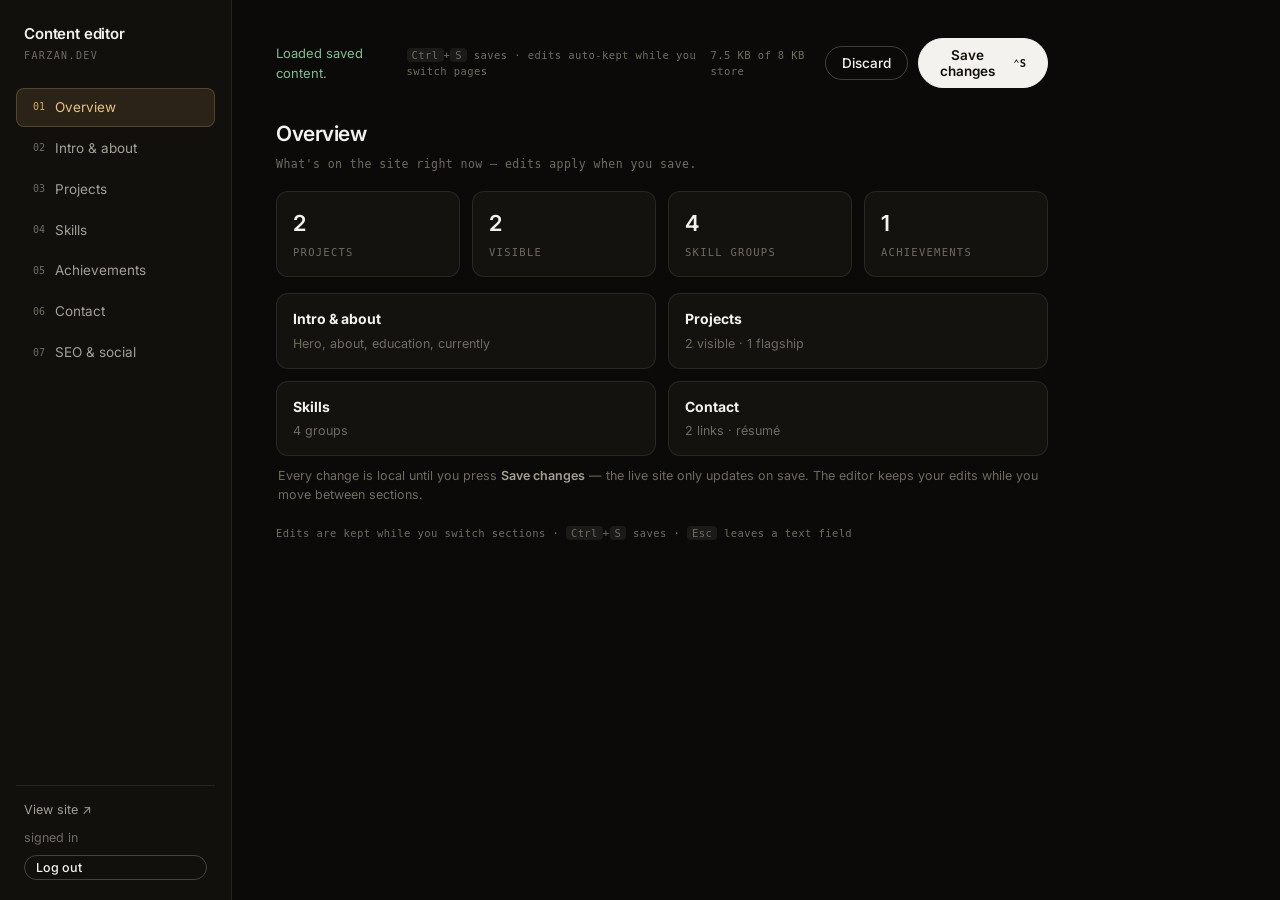
==== commit 960af187: "feat: case-study reading UX + admin save confirmation with size meter The BhuKosh case study gains a" ====
--- a/portfolio/admin/index.html
+++ b/portfolio/admin/index.html
@@ -47,10 +47,18 @@
     </aside>
 
     <main class="main">
+      <div id="draft-bar" class="draft-bar" hidden>
+        <span>Unsaved draft from <b id="draft-when"></b> found on this device.</span>
+        <span class="spacer"></span>
+        <button id="draft-discard" type="button" class="btn small">Discard draft</button>
+        <button id="draft-restore" type="button" class="btn small solid">Restore draft</button>
+      </div>
+
       <div class="actionbar">
         <span id="status" class="status" role="status"></span>
         <span class="spacer"></span>
         <span class="kbd-note hidden-sm"><kbd>Ctrl</kbd>+<kbd>S</kbd> saves · edits auto-kept while you switch pages</span>
+        <span id="size-meter" class="kbd-note" hidden></span>
         <button id="discard" type="button" class="btn">Discard</button>
         <button id="save" type="button" class="btn solid kbd-hint">Save changes <kbd>⌃S</kbd></button>
       </div>
@@ -213,6 +221,19 @@
   </div>
 
   <div id="toast" class="toast" role="status" aria-live="polite"></div>
+
+  <!-- save confirmation: what exactly will change -->
+  <div id="save-modal" class="modal" hidden>
+    <div class="modal-card" role="dialog" aria-modal="true" aria-labelledby="save-modal-title">
+      <h3 id="save-modal-title">Save changes?</h3>
+      <p class="modal-sub" id="save-count"></p>
+      <ul id="save-diff" class="diff-list"></ul>
+      <div class="modal-actions">
+        <button id="save-cancel" type="button" class="btn">Keep editing</button>
+        <button id="save-confirm" type="button" class="btn solid">Save changes</button>
+      </div>
+    </div>
+  </div>
 
   <!-- templates for repeatable lists -->
   <template id="tpl-project">
@@ -241,6 +262,7 @@
           </select></label>
           <label class="full">Visual caption <input data-k="visualCaption" type="text" maxlength="120"></label>
         </div>
+        <img class="shot-thumb" alt="Screenshot preview" hidden>
         <details class="sub"><summary>Story</summary>
           <div class="grid">
             <label class="full">What it is <textarea data-k="whatItIs" rows="2" maxlength="1200"></textarea></label>
--- a/portfolio/admin/admin.css
+++ b/portfolio/admin/admin.css
@@ -467,6 +467,101 @@
 .toast.show { opacity: 1; transform: translate(-50%, 0); }
 .toast.ok { border-color: rgba(127, 191, 143, 0.5); }
 .toast.err { border-color: var(--err); }
+
+/* ---------- save modal ---------- */
+
+.modal {
+  position: fixed;
+  inset: 0;
+  z-index: 70;
+  display: grid;
+  place-items: center;
+  padding: 20px;
+  background: rgba(11, 10, 8, 0.72);
+  -webkit-backdrop-filter: blur(4px);
+  backdrop-filter: blur(4px);
+}
+
+.modal[hidden] { display: none; }
+
+.modal-card {
+  width: min(460px, 100%);
+  background: var(--panel);
+  border: 1px solid var(--line-strong);
+  border-radius: 14px;
+  padding: 22px 24px 18px;
+  max-height: min(70vh, 560px);
+  display: flex;
+  flex-direction: column;
+}
+
+.modal-card h3 { margin: 0 0 2px; font-size: 17px; letter-spacing: -0.01em; }
+
+.modal-sub {
+  font-family: var(--mono);
+  font-size: 11px;
+  color: var(--text-3);
+  margin: 0 0 12px;
+}
+
+.modal-sub.warn { color: var(--err); }
+
+.diff-list {
+  list-style: none;
+  margin: 0 0 14px;
+  padding: 4px 0;
+  overflow-y: auto;
+  border-top: 1px solid var(--line);
+}
+
+.diff-list li {
+  display: flex;
+  justify-content: space-between;
+  gap: 14px;
+  padding: 7px 2px;
+  border-bottom: 1px solid var(--line);
+  font-size: 13px;
+}
+
+.diff-list li span { color: var(--text-2); }
+.diff-list li em { font-style: normal; font-family: var(--mono); font-size: 11px; color: var(--accent); flex: none; }
+
+.modal-actions { display: flex; gap: 10px; justify-content: flex-end; }
+
+/* ---------- draft recovery bar ---------- */
+
+.draft-bar {
+  display: flex;
+  align-items: center;
+  flex-wrap: wrap;
+  gap: 10px 14px;
+  background: var(--accent-dim);
+  border: 1px solid rgba(211, 169, 92, 0.35);
+  border-radius: 12px;
+  padding: 12px 16px;
+  margin-bottom: 16px;
+  font-size: 13px;
+  color: var(--text);
+}
+
+.draft-bar .spacer { flex: 1; }
+.draft-bar b { color: var(--accent-strong); font-weight: 600; }
+
+/* ---------- project screenshot thumbnail ---------- */
+
+.shot-thumb {
+  display: block;
+  width: 132px;
+  height: 99px;
+  object-fit: cover;
+  object-position: top;
+  border: 1px solid var(--line);
+  border-radius: 8px;
+  margin-top: 10px;
+  background: var(--bg-lift);
+}
+
+.shot-thumb[hidden] { display: none; }
 
 /* ---------- unsaved dot in title ---------- */
 
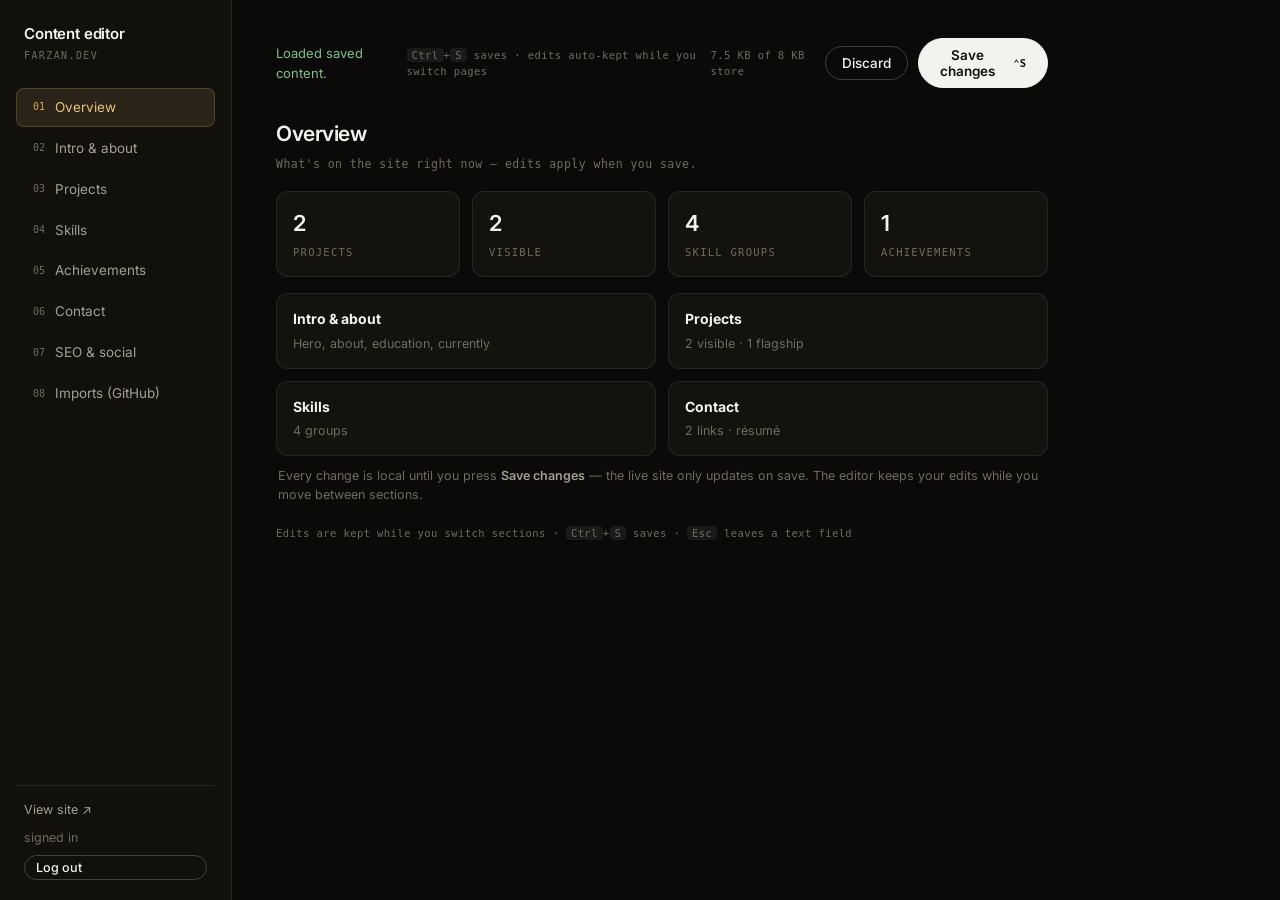
==== commit accaeb01: "Automatic GitHub imports: topic 'portfolio' -> webhook -> AI-drafted cards Opt-in per-repo import dr" ====
--- a/portfolio/admin/index.html
+++ b/portfolio/admin/index.html
@@ -38,6 +38,7 @@
         <a href="#/achievements" data-page="achievements"><span class="n">05</span> Achievements</a>
         <a href="#/contact" data-page="contact"><span class="n">06</span> Contact</a>
         <a href="#/seo" data-page="seo"><span class="n">07</span> SEO &amp; social</a>
+        <a href="#/imports" data-page="imports"><span class="n">08</span> Imports (GitHub)</a>
       </nav>
       <div class="side-foot">
         <a href="/" target="_blank" rel="noopener">View site ↗</a>
@@ -195,6 +196,21 @@
           <div class="add-row"><button id="add-contactlink" type="button" class="btn">+ Add link</button></div>
           <p class="hint">Rendered as the row of small links near the footer. At most 6 are stored.</p>
         </div>
+      </section>
+
+      <!-- ========== IMPORTS (GITHUB) ========== -->
+      <section class="page" id="page-imports" hidden>
+        <div class="page-head">
+          <h2>Imports (GitHub)</h2>
+          <p class="lede">Repositories opted in via the `portfolio` topic — retry, publish, or remove them here.</p>
+        </div>
+        <div class="actionbar" style="margin-bottom:12px;">
+          <span id="import-status" class="status" role="status"></span>
+          <span class="spacer"></span>
+          <button id="import-refresh" type="button" class="btn small">Refresh</button>
+        </div>
+        <div class="card-list" id="import-list"></div>
+        <p class="hint">Imported cards live in their own store — saving curated content never touches them, and removing one never touches your curated cards. A repository already covered by a curated entry is marked <b>duplicate</b> and never published twice. Low-confidence drafts are held for your review instead of going live.</p>
       </section>
 
       <!-- ========== SEO ========== -->
